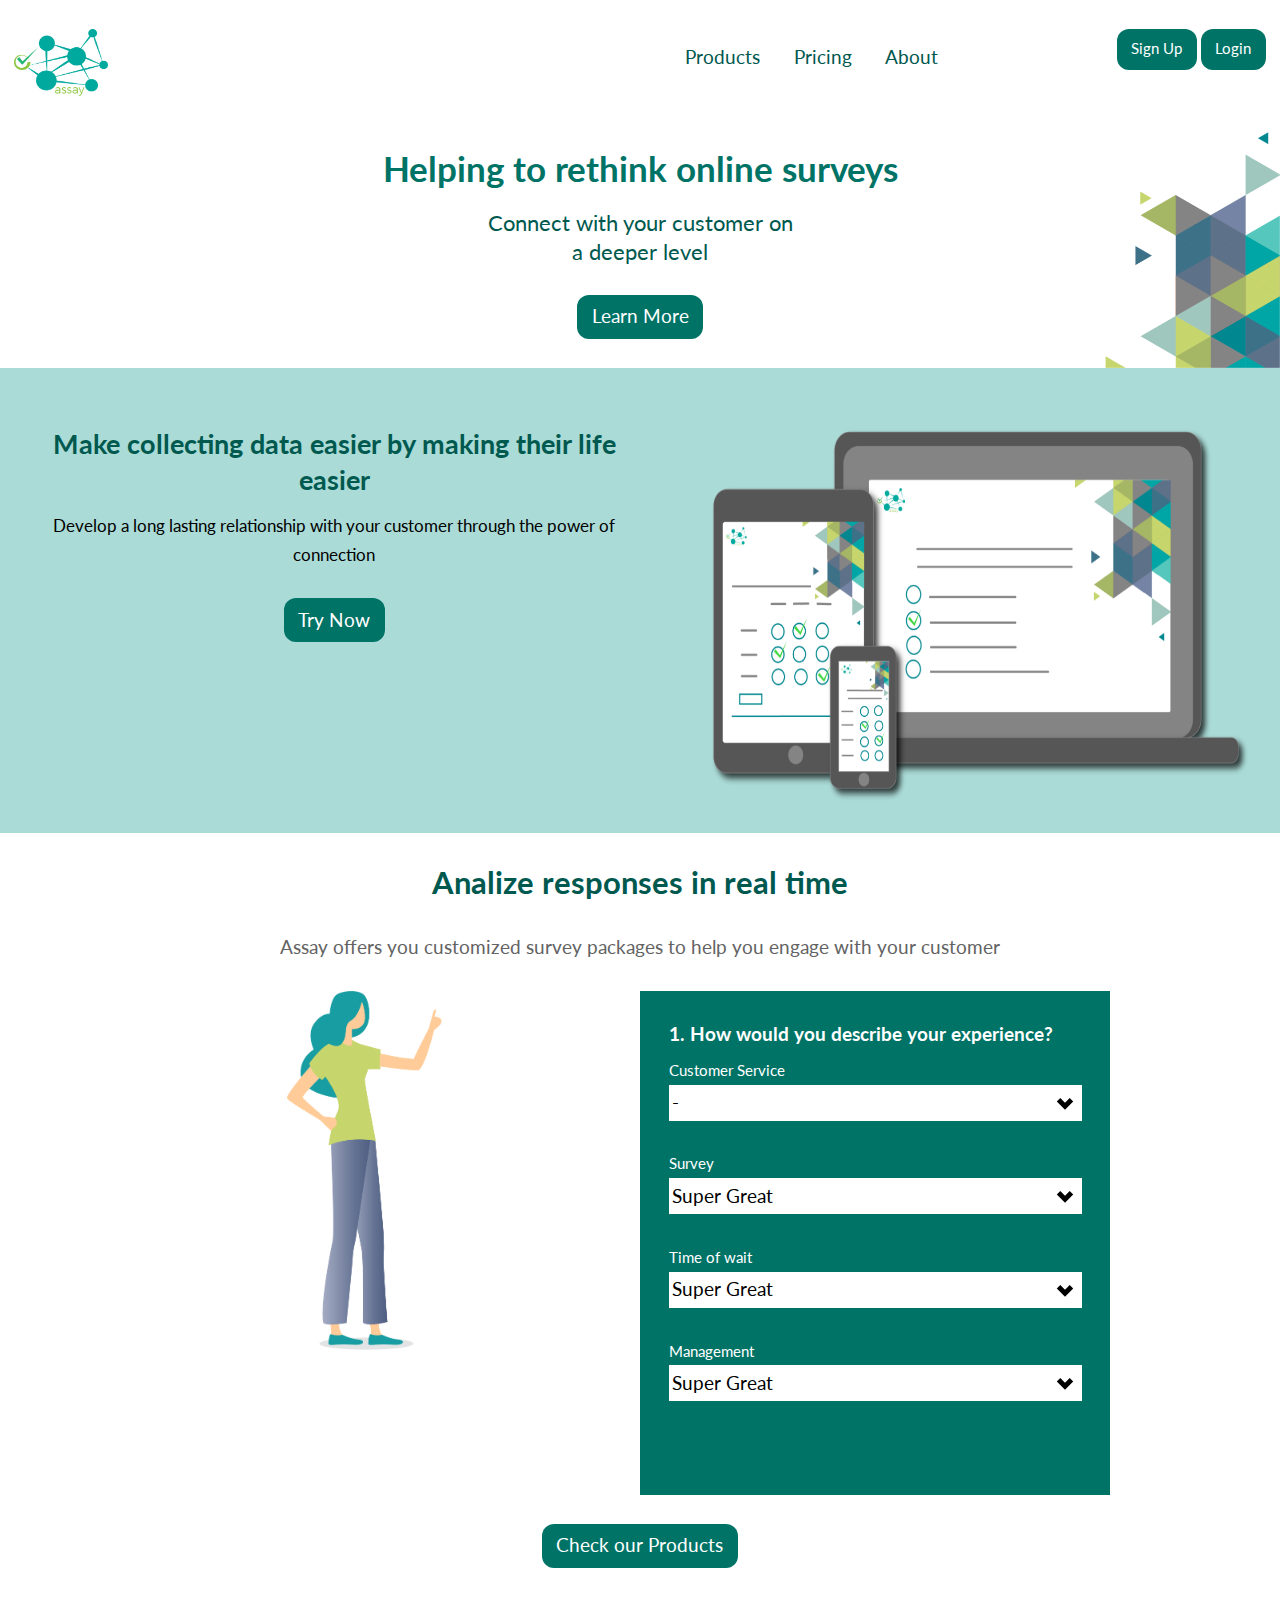
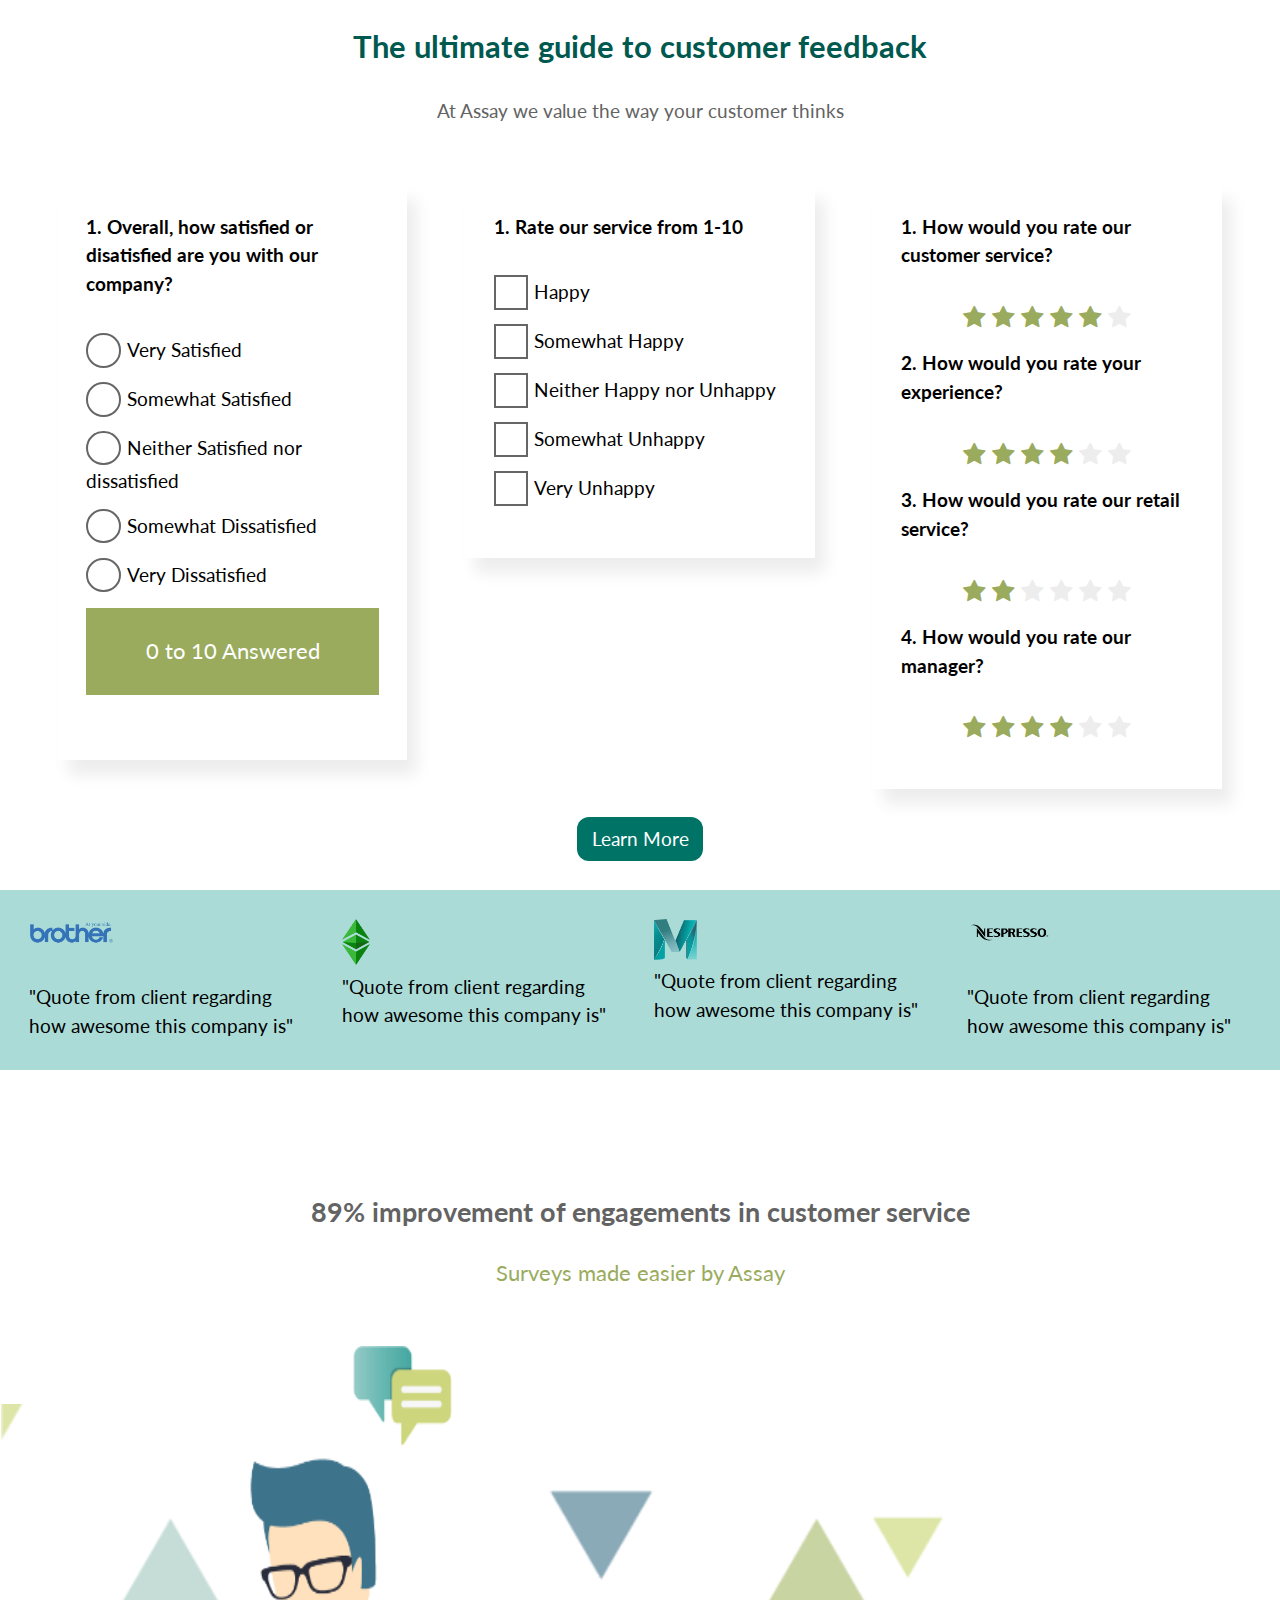
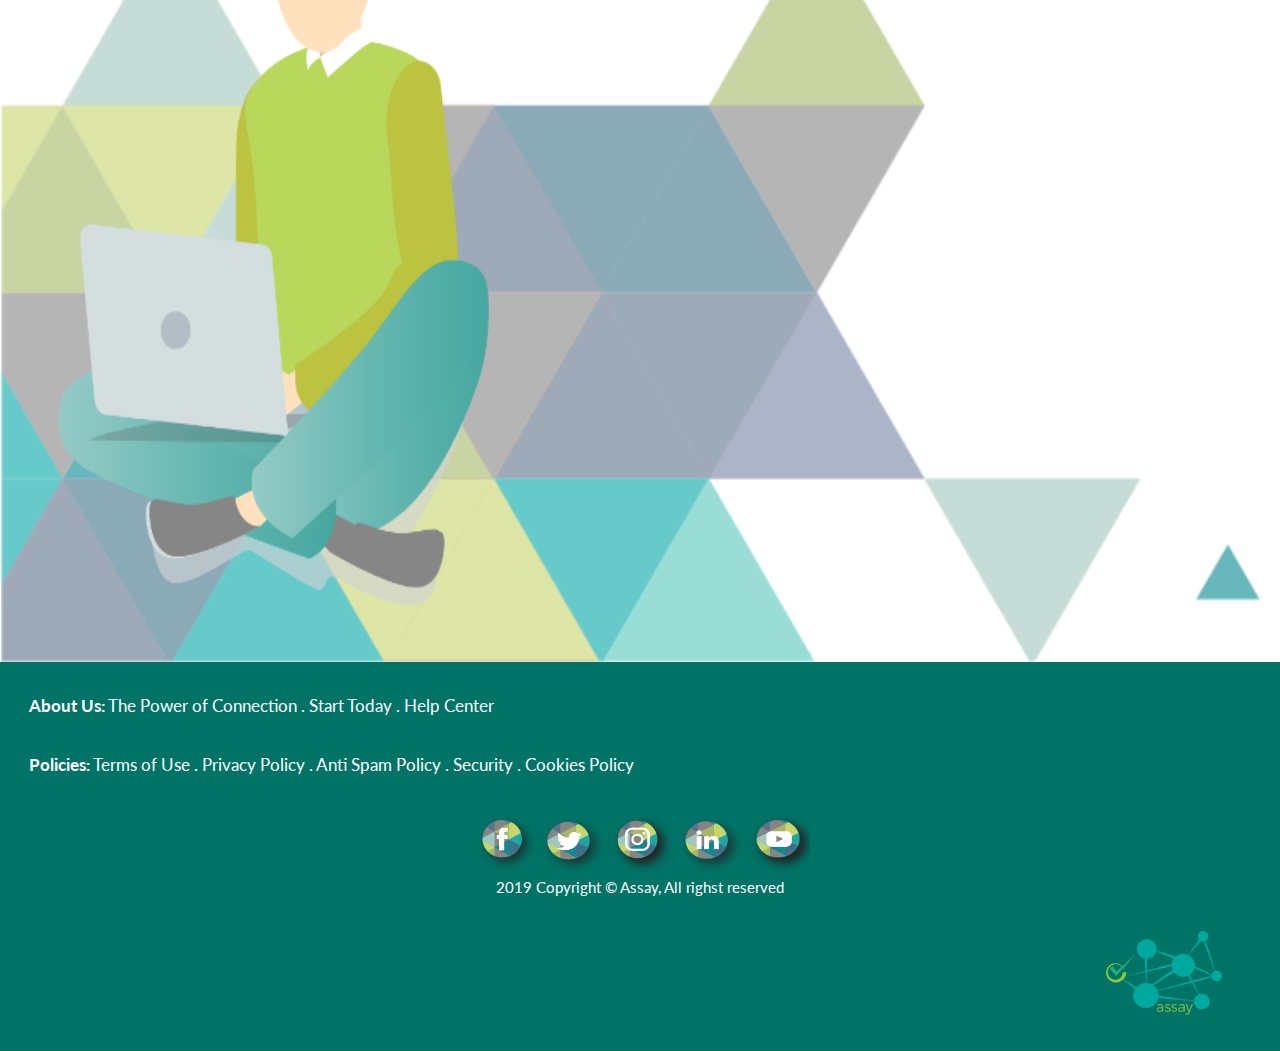
==== index.html @ a8982ebe "Align indentation in index" ====
<!DOCTYPE html>
<html lang="en-ca">
<head>
  <meta charset="utf-8">
  <title>SaaS Website Nadia Index</title>
  <link href="css/modules.css" rel="stylesheet">
  <link href="css/grid.css" rel="stylesheet">
  <link href="css/type.css" rel="stylesheet">
  <link href="css/main.css" rel="stylesheet">
  <meta name="viewport" content="width=device-width,initial-scale=1">
  <link href="https://fonts.googleapis.com/css?family=Lato:400,700|Montserrat:400,500" rel="stylesheet">
  <link rel="stylesheet" href="https://cdnjs.cloudflare.com/ajax/libs/font-awesome/4.7.0/css/font-awesome.min.css">
</head>
<body>
  <ul class="skip-links">
    <li><a href="#main">Jump to main content</a></li>
    <li><a href="#nav">Jump to navigation</a></li>
  </ul>
  <header class="pad-t" role="banner">
    <nav class="gutter-1-2" role="navigation" id="nav" tabindex="0">
      <div class="grid">
        <div class="unit xs-1-2 s-1-2 m-1-4 l-1-4 xl-1-4 text-left">
          <a href="index.html">
            <img class="logo" src="images/logo.png" alt="" aria-details="logo-of-the-company-assay">
          </a>
        </div>
        <div class="unit xs-1 s-1-2 m-2-4 l-2-4 xl-2-4">
          <ol class="nav list-group-inline text-right">
            <li><a class="ib gutter-1-2 pad-t-1-2 pad-b-1-2" href="products.html">Products</a></li>
            <li><a class="ib gutter-1-2 pad-t-1-2 pad-b-1-2" href="pricing.html">Pricing</a></li>
            <li><a class="ib gutter-1-2 pad-t-1-2 pad-b-1-2" href="tour.html">About</a></li>
          </ol>
        </div>
        <div class="unit xs-1-2 s-1 m-1-4 l-1-4 xl-1-4 micro text-right">
          <ol class="nav list-group-inline">
            <li><a class="ib gutter-1-2 btn" href="sign-up.html">Sign Up</a></li>
            <li><a class="ib gutter-1-2 btn" href="login.html">Login</a></li>
          </ol>
        </div>
      </div>
    </nav>
    <div class="text-center pad-b pad-t relative image-right">
      <h1 class="push-1-2">Helping to rethink online surveys</h1>
      <h2 class="mega not-bold">Connect with your customer on<br>a deeper level</h2>
      <a href="tour.html">
        <p class="btn">Learn More</p>
      </a>
    </div>
  </header>
  <main role="main" id="main" tabindex="0">
    <section class="grid collecting island text-center">
      <div class="unit xs-1 s-1 m-1-2 l-1-2 xl-1-2">
        <h3 class="push-1-2 pad-t">Make collecting data easier by making their life easier</h3>
        <p class="milli">Develop a long lasting relationship with your customer through the power of connection</p>
        <a href="sign-up.html">
          <p class="btn push">Try Now</p>
        </a>
      </div>
      <div class="unit xs-1 s-1 m-1-2 l-1-2 xl-1-2">
        <div class="embed embed-3by2">
          <img class="embed-item media pad-t" src="images/devices-with-survey.png" alt="" aria-details="computer-with-survey">
        </div>
      </div>
    </section>
    <div class="island text-center wrapper">
      <h2 class="bold">Analize responses in real time</h2>
      <p class="gray">Assay offers you customized survey packages to help you engage with your customer</p>
      <div class="grid text-center push">
        <div class="unit xs-1 s-1-2 m-1-2 l-1-2 xl-1-2">
          <img class="girl push-left" src="images/girl-selecting.png" alt="" role="presentation">
        </div>

        <form class="unit xs-1 s-1-2 m-1-2 l-1-2 xl-1-2 select-form gutter island text-left push-left" method="POST" action="https://formspree.io/nadia.otake@gmail.com" role="search">
          <fieldset>
            <legend class="white">1. How would you describe your experience?</legend>
            <div>
              <label class="micro white" for="service">Customer Service</label>
              <select class="push" id="service" name="service" required>
                <option value="">-</option>
                <option>Super Great</option>
                <option>Great</option>
                <option>Not so great</option>
                <option>Awful</option>
              </select>
              <label class="micro white" for="survey">Survey</label>
              <select class="push" id="survey" name="survey">
                <option>Super Great</option>
                <option>Great</option>
                <option>Not so great</option>
                <option>Awful</option>
              </select>
              <label class="micro white" for="wait">Time of wait</label>
              <select class="push" id="wait" name="wait">
                <option>Super Great</option>
                <option>Great</option>
                <option>Not so great</option>
                <option>Awful</option>
              </select>
              <label class="micro white" for="management">Management</label>
              <select class="push" id="management" name="management">
                <option>Super Great</option>
                <option>Great</option>
                <option>Not so great</option>
                <option>Awful</option>
              </select>
            </div>
          </fieldset>
        </form>
      </div>
      <img class="unit xs-1 s-1-2 m-1-3 l-1-3 xl-1-3 text-right hidden pie push" src="images/pie-chart.png" alt="" role="presentation">
      <a href="products.html">
        <p class="btn">Check our Products</p>
      </a>
    </div>
    <div class="island text-center">
      <h2>The ultimate guide to customer feedback</h2>
      <p class="gray">At Assay we value the way your customer thinks</p>
      <div class="grid text-center">
        <div class="unit xs-1 s-1 m-1-3 l-1-3 xl-1-3 gutter text-left push pad-t">
          <div class=" island form">
            <fieldset class="push-0">
              <legend class="push">1. Overall, how satisfied or disatisfied are you with our company?</legend>

              <input id="very" type="radio" name="satisfaction">
              <label class="push-1-2" for="very">Very Satisfied</label>
              <div class="block">
                <input id="somewhat" type="radio" name="satisfaction">
                <label class="push-1-2" for="somewhat">Somewhat Satisfied</label>
              </div>
              <div class="block">
                <input id="neither" type="radio" name="satisfaction">
                <label class="push-1-2" for="neither">Neither Satisfied nor dissatisfied</label>
              </div>
              <div class="block">
                <input id="disatisfied" type="radio" name="satisfaction">
                <label class="push-1-2" for="disatisfied">Somewhat Dissatisfied</label>
              </div>
              <div class="block">
                <input id="very-dissatisfied" type="radio" name="satisfaction">
                <label class="push-1-2" for="very-dissatisfied">Very Dissatisfied</label>
              </div>
              <p class="responses pad-t pad-b text-center white mega">0 to 10 Answered</p>
            </fieldset>
          </div>
        </div>
        <div class="unit xs-1 s-1 m-1-3 l-1-3 xl-1-3 gutter text-left push pad-t">
          <div class="island form">
            <fieldset class="push-0">
              <legend class="push">1. Rate our service from 1-10</legend>
              <div class="block">
                <input id="happy" type="checkbox" name="ratings">
                <label class="push-1-2" for="happy">Happy</label>
              </div>
              <div class="block">
                <input id="somewhat-happy" type="checkbox" name="ratings">
                <label class="push-1-2" for="somewhat-happy">Somewhat Happy</label>
              </div>
              <div class="block">
                <input id="neither-h-or-u" type="checkbox" name="ratings">
                <label class="push-1-2" for="neither-h-or-u">Neither Happy nor Unhappy</label>
              </div>
              <div class="block">
                <input id="unhappy" type="checkbox" name="ratings">
                <label class="push-1-2" for="unhappy">Somewhat Unhappy</label>
              </div>
              <div class="block">
                <input id="very-unhappy" type="checkbox" name="ratings">
                <label class="push-1-2" for="very-unhappy">Very Unhappy</label>
              </div>
            </fieldset>
          </div>
        </div>
        <div class="unit xs-1 s-1 m-1-3 l-1-3 xl-1-3 star gutter pad-t push text-left">
          <div class="form island">
            <div class="push-1-2">
              <p class="bold">1. How would you rate our customer service?</p>
              <div class="giga text-center">
                <span class="fa fa-star checked"></span>
                <span class="fa fa-star checked"></span>
                <span class="fa fa-star checked"></span>
                <span class="fa fa-star checked"></span>
                <span class="fa fa-star checked"></span>
                <span class="fa fa-star star-line"></span>
              </div>
            </div>
            <div class="push-1-2">
              <p class="bold">2. How would you rate your experience?</p>
              <div class="giga text-center">
                <span class="fa fa-star checked"></span>
                <span class="fa fa-star checked"></span>
                <span class="fa fa-star checked"></span>
                <span class="fa fa-star checked"></span>
                <span class="fa fa-star star-line"></span>
                <span class="fa fa-star star-line"></span>
              </div>
            </div>
            <div class="push-1-2">
              <p class="bold">3. How would you rate our retail service?</p>
              <div class="giga text-center">
                <span class="fa fa-star checked"></span>
                <span class="fa fa-star checked"></span>
                <span class="fa fa-star star-line"></span>
                <span class="fa fa-star star-line"></span>
                <span class="fa fa-star star-line"></span>
                <span class="fa fa-star star-line"></span>
              </div>
            </div>
            <div class="push-1-2">
              <p class="bold">4. How would you rate our manager?</p>
              <div class="giga text-center">
                <span class="fa fa-star checked"></span>
                <span class="fa fa-star checked"></span>
                <span class="fa fa-star checked"></span>
                <span class="fa fa-star checked"></span>
                <span class="fa fa-star star-line"></span>
                <span class="fa fa-star star-line"></span>
              </div>
            </div>
          </div>
        </div>
      </div>
      <a href="pricing.html">
        <p class="btn">Learn More</p>
      </a>
    </div>
    <div class="grid testimonies gutter-1-2">
      <div class="unit xs-1 s-1 m-1-4 l-1-4 xl-1-4 gutter-1-2">
        <img class="testimonials embed" src="images/brother-24834.png" alt="" aria-details="brother-logo">
        <p>"Quote from client regarding how awesome this company is"</p>
      </div>
      <div class="unit xs-1 s-1 m-1-4 l-1-4 xl-1-4 gutter-1-2 pad-t">
        <img class="testimonials testimonial-2" src="images/ethereum-classic-1.png" alt="" aria-details="etherum-logo">
        <p>"Quote from client regarding how awesome this company is"</p>
      </div>
      <div class="unit xs-1 s-1 m-1-4 l-1-4 xl-1-4 gutter-1-2 pad-t">
        <img class="testimonials maya" src="images/maya-2017.png" alt="" aria-details="maya-logo">
        <p>"Quote from client regarding how awesome this company is"</p>
      </div>
      <div class="unit xs-1 s-1 m-1-4 l-1-4 xl-1-4 gutter-1-2">
        <img class="testimonials" src="images/nespresso-1.png" alt="" aria-details="nespresso-logo">
        <p>"Quote from client regarding how awesome this company is"</p>
      </div>
    </div>
    <div class="text-center relative gutter image-left island background-bottom">
      <p class="percentage relative pad-t tera percent bold gray">89% improvement of engagements in customer service</p>
      <p class="assay mega">Surveys made easier by Assay</p>
      <div class="embed embed-4by3">
        <img class="guy embed-item island" src="images/guy-in-computer.png" alt="" role="presentation">
      </div>
    </div>
  </main>
  <footer class="island text-left" role="contentinfo">
    <p class="white"><small><b>About Us:</b> The Power of Connection . Start Today . Help Center</small></p>
    <p class="white"><small><b>Policies:</b> Terms of Use . Privacy Policy . Anti Spam Policy . Security . Cookies Policy</small></p>
    <div class="text-center">
      <ul class="social-media list-group list-group-inline inline embed embed-3by4">
        <li>
          <i class="icon i-64" tabindex="0">
            <a href="#facebook"><img src="images/social-media-icon-facebook.png" alt="" aria-details="facebook-logo"></a>
          </i>
        </li>
        <li>
          <i class="icon i-64" tabindex="0">
            <a href="#twiter"><img src="images/social-media-icon-twitter.png" alt="" aria-details="twitter-logo"></a>
          </i>
        </li>
        <li>
          <i class="icon i-64" tabindex="0">
            <a href="#instagram"><img src="images/social-media-icon-instagram.png" alt="" aria-details="instagram-logo"></a>
          </i>
        </li>
        <li>
          <i class="icon i-64" tabindex="0">
            <a href="#linkedin"><img src="images/social-media-icon-linkedin.png" alt="" aria-details="linkedin-logo"></a>
          </i>
        </li>
        <li>
          <i class="icon i-64" tabindex="0">
            <a href="#youtube"><img src="images/social-media-icon-youtube.png" alt="" aria-details="youtube-logo"></a>
          </i>
        </li>
      </ul>
      <p><small class="text-center micro white">2019 Copyright © Assay, All righst reserved</small></p>
    </div>
    <div class="text-right gutter">
      <img class="logo-bottom text-right" src="images/logo.png" alt="" role="presentation">
    </div>
  </footer>
</body>
</html>
---- css/modules.css ----
/*
 * Modulifier || Code released under the UNLICENSE
 * Code under other copyrights & licenses listed below.
 * https://modulifier.web-dev.tools/#responsive;images;list-group;embed;media-object;icons;hidden;positioning;nice-lists;forms;buttons;accessibility;print
 */

@-moz-viewport { width: device-width; scale: 1; }
@-ms-viewport { width: device-width; scale: 1; }
@-o-viewport { width: device-width; scale: 1; }
@-webkit-viewport { width: device-width; scale: 1; }
@viewport { width: device-width; scale: 1; }

html {
  box-sizing: border-box;
  -moz-text-size-adjust: 100%;
  -ms-text-size-adjust: 100%;
  -webkit-text-size-adjust: 100%;
  text-size-adjust: 100%;
}

*, *::before, *::after {
  box-sizing: inherit;
}

body {
  margin: 0;
}

article,
aside,
details,
figcaption,
figure,
footer,
header,
main,
menu,
nav,
section,
summary {
  display: block;
}

audio,
canvas,
progress,
video {
  display: inline-block;
  vertical-align: baseline;
}

template {
  display: none;
}

details {
  cursor: pointer;
}

audio:not([controls]) {
  display: none;
  height: 0;
}

a,
area,
button,
input,
label,
select,
textarea,
[tabindex] {
  -ms-touch-action: manipulation;
  touch-action: manipulation;
}

img {
  border: 0;
}

.img-flex,
.img-flex img {
  display: block;
  width: 100%;
}

svg {
  fill: currentColor;
}

svg:not(:root) {
  overflow: hidden;
}

svg.img-flex {
  width: 100%;
  height: 100%;
}

.image-replacement, .ir {
  overflow: hidden;
  direction: ltr;
  text-align: left;
  text-indent: 100%;
  white-space: nowrap;
}

.list-group, .list-group-inline, .list-group--inline {
  padding-left: 0;
  list-style-type: none;
}

.list-group > dd {
  margin-left: 0;
}

.list-group-inline::before,
.list-group-inline::after,
.list-group--inline::before,
.list-group--inline::after {
  content: "";
  display: table;
}

.list-group-inline::after,
.list-group--inline::after {
  clear: both;
}

.list-group-inline > li,
.list-group--inline > li {
  display: inline-block;
}

.list-group-inline > dt,
.list-group--inline > dt {
  clear: left;
  float: left;
  width: 11em;
}

.list-group-inline > dd,
.list-group--inline > dd {
  float: left;
  min-width: 12em;
}

.embed {
  margin-left: 0;
  margin-right: 0;
  overflow: hidden;
  position: relative;
  width: 100%;
}

.embed-1by1, .embed--1by1 {
  padding-top: 100%; /* Square */
}

.embed-4by3, .embed--4by3 {
  padding-top: 75%; /* Traditional TV/computer screens */
}

.embed-iso216, .embed--iso216 {
  padding-top: 70.92%; /* A-standard paper sizes */
}

.embed-3by2, .embed--3by2 {
  padding-top: 66.6%; /* Classic 35 mm film & most digital photos, landscape */
}

.embed-2by3, .embed--2by3 {
  padding-top: 150%; /* Classic 35 mm film & most digital photos, portrait */
}

.embed-golden, .embed--golden {
  padding-top: 61.8%; /* The Golden Ratio */
}

.embed-16by9, .embed--16by9 {
  padding-top: 56.25%; /* HD TV */
}

.embed-185by100, .embed--185by100 {
  padding-top: 54.05%; /* Common widescreen cinema */
}

.embed-24by10, .embed--24by10 {
  padding-top: 41.667%; /* Widescreen cinema: 2.4:1 */
}

.embed-3by1, .embed--3by1 {
  padding-top: 33.3333%; /* Panorama photos */
}

.embed-4by1, .embed--4by1 {
  padding-top: 25%; /* Polyvision */
}

.embed-5by1, .embed--5by1 {
  padding-top: 20%; /* Really wide... */
}

.embed-item, .embed__item {
  min-height: 100%;
  left: 0;
  position: absolute;
  top: 0;
  width: 100%;
}

.media {
  overflow: hidden;
}

.media-img, .media__img {
  float: left;
}

.media-img-reversed, .media__img--reversed {
  float: right;
}

.media-img-stacked, .media__img--stacked {
  float: none;
}

.media-body, .media__body {
  overflow: hidden;
  min-width: 12em; /* Slightly less than 200px, responsiveness built in */
}

.icon {
  display: inline-block;
  position: relative;
  background: transparent none no-repeat center center;
  background-size: contain;
  vertical-align: middle;
}

.i-16, .i--16 {
  height: 16px;
  width: 16px;
}

.i-18, .i--18 {
  height: 18px;
  width: 18px;
}

.i-20, .i--20 {
  height: 20px;
  width: 20px;
}

.i-24, .i--24 {
  height: 24px;
  width: 24px;
}

.i-32, .i--32 {
  height: 32px;
  width: 32px;
}

.i-48, .i--48 {
  height: 48px;
  width: 48px;
}

.i-64, .i--64 {
  height: 64px;
  width: 64px;
}

.i-96, .i--96 {
  height: 96px;
  width: 96px;
}

.i-128, .i--128 {
  height: 128px;
  width: 128px;
}

.i-192, .i--192 {
  height: 192px;
  width: 192px;
}

.i-256, .i--256 {
  height: 256px;
  width: 256px;
}

.icon img,
.icon svg {
  left: 0;
  height: 100%;
  position: absolute;
  top: 0;
  width: 100%;
  fill: currentColor;
}

.icon-label {
  vertical-align: middle;
}

.icon-link,
.icon-link:focus,
.icon-link:hover {
  text-decoration: none;
}

[hidden], .hidden {
  /* stylelint-disable declaration-no-important */
  display: none !important;
  visibility: hidden !important;
  /* stylelint-enable */
}

.visually-hidden {
  height: 1px;
  margin: -1px;
  overflow: hidden;
  padding: 0;
  position: absolute;
  width: 1px;
  border: 0;
  clip: rect(0 0 0 0);
  clip-path: inset(50%);
}

.visually-hidden.focusable:active, .visually-hidden.focusable:focus {
  height: auto;
  margin: 0;
  overflow: visible;
  position: static;
  width: auto;
  clip: auto;
  clip-path: none;
}

.invisible {
  visibility: hidden;
}

.chop,
.crop {
  overflow: hidden;
}

.truncate {
  max-width: 100%;
  overflow: hidden;
  width: 100%;
  text-overflow: ellipsis;
  white-space: nowrap;
}

.scrollable {
  max-width: 100%;
  overflow-x: auto;
  overflow-y: hidden;
  -webkit-overflow-scrolling: touch;
}

.flex-row {
  display: -webkit-flex;
  display: -ms-flexbox;
  display: flex;
}

.flex-justify {
  -webkit-justify-content: space-between;
  -ms-flex-pack: space-between;
  justify-content: space-between;
}

.flex-align-center {
  -webkit-align-items: center;
  -ms-flex-align: center;
  align-items: center;
}

.center-text,
.center-flow {
  text-align: center;
}

.center-block {
  margin-left: auto;
  margin-right: auto;
}

.no-auto-margins,
.not-centered {
  /* stylelint-disable declaration-no-important */
  margin-left: 0 !important;
  margin-right: 0 !important;
  /* stylelint-enable */
}

.center-content,
.center-content-vertical,
.center-contents,
.center-contents-vertical {
  display: -webkit-flex;
  display: -ms-flexbox;
  display: flex;
  -webkit-justify-content: center;
  -ms-flex-pack: center;
  justify-content: center;
  -webkit-align-items: center;
  -ms-flex-align: center;
  align-items: center;
  -webkit-align-content: center;
  -ms-flex-line-pack: center;
  align-content: center;
  -webkit-flex-direction: column wrap;
  -ms-flex-direction: column wrap;
  flex-flow: column wrap;
}

.center-content-start,
.center-content-vertical-start,
.center-contents-start,
.center-contents-vertical-start {
  display: -webkit-flex;
  display: -ms-flexbox;
  display: flex;
  -webkit-justify-content: center;
  -ms-flex-pack: center;
  justify-content: center;
  -webkit-flex-direction: column wrap;
  -ms-flex-direction: column wrap;
  flex-flow: column wrap;
}

.center-content-horizontal,
.center-contents-horizontal {
  display: -webkit-flex;
  display: -ms-flexbox;
  display: flex;
  -webkit-justify-content: center;
  -ms-flex-pack: center;
  justify-content: center;
  -webkit-align-items: center;
  -ms-flex-align: center;
  align-items: center;
  -webkit-align-content: center;
  -ms-flex-line-pack: center;
  align-content: center;
  -webkit-flex-direction: row wrap;
  -ms-flex-direction: row wrap;
  flex-flow: row wrap;
}

.clearfix::after {
  content: " ";
  display: block;
  clear: both;
}

.left {
  float: left;
}

.right {
  float: right;
}

.inline {
  display: inline;
}

.block {
  display: block;
}

.inline-block, .ib {
  display: inline-block;
}

.valign-top {
  vertical-align: top;
}

.valign-bottom {
  vertical-align: bottom;
}

.valign-middle {
  vertical-align: middle;
}

.fixed {
  position: fixed;
}

.relative {
  position: relative;
}

[class*="pin-"],
.absolute {
  position: absolute;
}

.static {
  position: static;
}

.zindex-1 {
  z-index: 1;
}

.zindex-2 {
  z-index: 2;
}

.zindex-3 {
  z-index: 3;
}

.zindex-1000 {
  z-index: 1000;
}

.pin-top-left,
.pin-left-top,
.pin-tl,
.pin-lt {
  top: 0;
  left: 0;
}

.pin-top-right,
.pin-right-top,
.pin-tr,
.pin-rt {
  top: 0;
  right: 0;
}

.pin-bottom-left,
.pin-left-bottom,
.pin-bl,
.pin-lb {
  bottom: 0;
  left: 0;
}

.pin-bottom-right,
.pin-right-bottom,
.pin-br,
.pin-rb {
  bottom: 0;
  right: 0;
}

.pin-top-center,
.pin-center-top,
.pin-tc,
.pin-ct {
  left: 50%;
  top: 0;
  transform: translateX(-50%);
}

.pin-bottom-center,
.pin-center-bottom,
.pin-bc,
.pin-cb {
  bottom: 0;
  left: 50%;
  transform: translateX(-50%);
}

.pin-center-left,
.pin-left-center,
.pin-cl,
.pin-lc {
  left: 0;
  top: 50%;
  transform: translateY(-50%);
}

.pin-center-right,
.pin-right-center,
.pin-cr,
.pin-rc {
  right: 0;
  top: 50%;
  transform: translateY(-50%);
}

.pin-center, .pin-c {
  left: 50%;
  top: 50%;
  transform: translate(-50%, -50%);
}

.width-quarter, .w-1-4 {
  width: 25%;
}

.width-half, .w-1-2 {
  width: 50%;
}

.width-full, .w-1 {
  width: 100%;
}

.height-quarter, .h-1-4 {
  height: 25%;
}

.height-half, .h-1-2 {
  height: 50%;
}

.height-full, .h-1 {
  height: 100%;
}

.height-win-quarter, .h-w-1-4 {
  height: 25vh;
  max-height: 46em;
}

.height-win-half, .h-w-1-2 {
  height: 50vh;
  max-height: 46em;
}

.height-win-full, .h-w-1 {
  height: 100vh;
  max-height: 46em;
}

ul {
  list-style-type: none;
}

ul > li::before {
  content: "·";
  float: left;
  margin-left: -1.6em;
  width: 1.3em;
  text-align: right;
}

ol {
  counter-reset: ol-simple-numbers;
  list-style-type: none;
}

ol > li::before {
  float: left;
  margin-left: -1.6em;
  width: 1.3em;
  counter-increment: ol-simple-numbers;
  content: counter(ol-simple-numbers);
  text-align: right;
}

.list-group > li::before,
.list-group-inline > li::before,
.list-group--inline > li::before {
  content: none;
}

/* stylelint-disable no-descending-specificity */

/*
 * (c) Nicolas Gallagher and Jonathan Neal of Normalize.css || MIT License
 *     https://necolas.github.io/normalize.css/
 */

button,
input,
optgroup,
select,
textarea {
  color: inherit;
  font: inherit;
  margin: 0;
}

button,
input {
  overflow: visible;
}

button,
select {
  text-transform: none;
}

button,
html [type="button"],
[type="reset"],
[type="submit"] {
  -webkit-appearance: button;
  cursor: pointer;
}

button[disabled],
html input[disabled] {
  cursor: default;
}

button::-moz-focus-inner,
input::-moz-focus-inner {
  border: 0;
  padding: 0;
}

[type="checkbox"],
[type="radio"] {
  opacity: 0;
  position: absolute;
  height: 1px;
  width: 1px;
}

[type="number"]::-webkit-inner-spin-button,
[type="number"]::-webkit-outer-spin-button {
  height: auto;
}

[type="search"]::-webkit-search-cancel-button,
[type="search"]::-webkit-search-decoration {
  -webkit-appearance: none;
}

fieldset {
  padding-left: 0;
  padding-right: 0;

  border: 0;
  border-top: 2px solid #666;
}

legend {
  color: inherit;
  display: table;
  max-width: 100%;
  padding: 0 .3em 0 0;
  white-space: normal;

  border: 0;

  font-weight: bold;
}

optgroup {
  font-weight: bold;
}

::-webkit-input-placeholder {
  color: inherit;
  opacity: .54;
}

::-webkit-file-upload-button {
  -webkit-appearance: button;
  font: inherit;
}

/* End Normalize.css code */

label,
.label-block {
  display: block;
  cursor: pointer;
}

[type="checkbox"] + label,
[type="radio"] + label,
.label-inline {
  display: inline-block;
}

input:not([type]),
[type="text"],
[type="number"],
[type="search"],
[type="url"],
[type="email"],
[type="password"],
[type="tel"],
[type="datetime-local"],
[type="month"],
[type="week"],
[type="date"],
[type="time"],
[type="range"],
select,
textarea {
  -moz-appearance: none;
  -webkit-appearance: none;
  appearance: none;
}

input,
textarea {
  display: block;
  width: 100%;

  background-color: #fff;
  border: 2px solid #666;
  border-radius: 0;
}

label {
  vertical-align: middle;
}

textarea {
  max-width: 100%;
  min-height: 4em;
  overflow: auto;
}

[type="color"] {
  display: inline-block;
  width: 2em;
}

select {
  display: block;
  width: 100%;

  background-image: url("data:image/svg+xml,%3Csvg xmlns='http://www.w3.org/2000/svg' width='256' height='256' viewBox='0 0 256 256'%3E%3Cpath fill='none' stroke='%23000' stroke-miterlimit='10' stroke-width='70' d='M36.3 82.1l91.9 91.8 91.5-91.8'/%3E%3C/svg%3E");
  background-repeat: no-repeat;
  background-position: calc(100% - .4em) center;
  background-size: 18px auto;
  background-color: #fff;
  border: 2px solid #666;
  border-radius: 0;
}

[type="checkbox"] + label::before {
  content: " ";
  display: inline-block;
  height: 1.8em;
  margin-right: .3em;
  position: relative;
  vertical-align: middle;
  top: -.1em;
  width: 1.8em;

  background-color: #fff;
  background-size: cover;
  border: 2px solid #666;

  line-height: inherit;
}

[type="checkbox"]:checked + label::before {
  background-image: url("data:image/svg+xml,%3Csvg xmlns='http://www.w3.org/2000/svg' width='256' height='256' viewBox='0 0 256 256'%3E%3Cpath fill='none' stroke='%23000' stroke-miterlimit='10' stroke-width='50' d='M49.9 130.1l50.8 50.7L206.1 75.2'/%3E%3C/svg%3E");
}

[type="checkbox"]:focus + label::before {
  outline: 3px solid #000;
  z-index: 1000;
}

[type="radio"] + label::before {
  content: " ";
  display: inline-block;
  height: 1.8em;
  margin-right: .3em;
  position: relative;
  vertical-align: middle;
  top: -.1em;
  width: 1.8em;

  background-color: #fff;
  background-size: cover;
  border: 2px solid #666;
  border-radius: 50%;

  line-height: inherit;
}

[type="radio"]:checked + label::before {
  background-image: url("data:image/svg+xml,%3Csvg xmlns='http://www.w3.org/2000/svg' width='256' height='256' viewBox='0 0 256 256'%3E%3Ccircle cx='128' cy='128' r='70.4'/%3E%3C/svg%3E");
}

[type="radio"]:focus + label::before,
[type="radio"] + label:focus::before {
  box-shadow: 0 0 0 3px #000;
  z-index: 1000;
}

[type="range"] {
  border: 0;
  background-color: #fff;
}

[type="range"]::-webkit-slider-runnable-track {
  height: 6px;

  -webkit-appearance: none;
  appearance: none;
  background-color: #ccc;
  border: 0;
  border-radius: 3px;
}

[type="range"]:active::-webkit-slider-runnable-track {
  background-color: #ccc;
}

[type="range"]::-moz-range-track {
  height: 6px;

  -moz-appearance: none;
  appearance: none;
  background-color: #ccc;
  border: 0;
  border-radius: 3px;
}

[type="range"]:active::-moz-range-track {
  background-color: #ccc;
}

[type="range"]::-ms-track {
  height: 6px;

  -ms-appearance: none;
  appearance: none;
  background-color: #ccc;
  border: 0;
  border-radius: 3px;
}

[type="range"]:active::-ms-track {
  background-color: #ccc;
}

[type="range"]::-webkit-slider-thumb {
  margin-top: -4px;
  height: 16px;
  width: 16px;

  -webkit-appearance: none;
  appearance: none;
  background-color: #000;
  border: none;
  border-radius: 50%;
}

[type="range"]:hover::-webkit-slider-thumb {
  background-color: #000;
}

[type="range"]:active::-webkit-slider-thumb {
  background-color: #000;
}

[type="range"]::-moz-range-thumb {
  margin-top: -4px;
  height: 16px;
  width: 16px;

  -webkit-appearance: none;
  appearance: none;
  background-color: #000;
  border: none;
  border-radius: 50%;
}

[type="range"]:hover::-moz-range-thumb {
  background-color: #000;
}

[type="range"]:active::-moz-range-thumb {
  background-color: #000;
}

[type="range"]::-ms-thumb {
  margin-top: -4px;
  height: 16px;
  width: 16px;

  -webkit-appearance: none;
  appearance: none;
  background-color: #000;
  border: none;
  border-radius: 50%;
}

[type="range"]:hover::-ms-thumb {
  background-color: #000;
}

[type="range"]:active::-ms-thumb {
  background-color: #000;
}

[type="checkbox"].hide-custom-input + label::before,
[type="checkbox"] + .hide-custom-input::before,
[type="radio"].hide-custom-input + label::before,
[type="radio"] + .hide-custom-input::before {
  content: none;
  display: none;
}

/* stylelint-enable */

.link-box {
  display: block;
  text-decoration: none;
}

/* stylelint-disable no-descending-specificity */

button,
.btn {
  cursor: pointer;
  display: inline-block;
  margin: 0;
  overflow: visible;
  padding: .375em .75em .42em;
  -webkit-appearance: none;
  -moz-appearance: none;
  appearance: none;
  background-color: #333;
  border-radius: 4px;
  border: 3px solid #333;
  color: #fff;
  font: inherit;
  text-decoration: none;
  text-transform: none;
}

button::-moz-focus-inner {
  border: 0;
  padding: 0;
}

/* stylelint-enable */

button:focus,
button:hover,
.btn:focus,
.btn:hover {
  background-color: #000;
  border-color: #000;
  color: #fff;
}

button[disabled] {
  cursor: default;
}

.btn-light, .btn--light {
  background-color: #e2e2e2;
  border-color: #e2e2e2;
  color: #000;
}

.btn-light:focus,
.btn-light:hover,
.btn--light:focus,
.btn--light:hover {
  background-color: #666;
  border-color: #666;
  color: #fff;
}

.btn-ghost,
.btn--ghost {
  background-color: transparent;
  border-color: #333;
  color: #000;
}

.btn-ghost:focus,
.btn-ghost:hover,
.btn--ghost:focus,
.btn--ghost:hover {
  background-color: #e2e2e2;
  border-color: #000;
  color: #000;
}

.btn-link {
  display: inline;
  padding: 0;
  background-color: transparent;
  border-radius: 0;
  border: 0;
  color: inherit;
}

.btn-link:focus,
.btn-link:hover {
  background-color: transparent;
  color: inherit;
}

a:hover, a:active {
  outline: none;
}

a:focus,
[tabindex="0"]:focus,
details:focus,
summary:focus,
input:focus,
textarea:focus,
button:focus,
select:focus {
  outline: 3px solid #000;
  outline-offset: 0;
}

a:focus, [tabindex="0"]:focus {
  outline-offset: 3px;
}

.skip-links {
  margin: 0;
  padding: 0;
  list-style-type: none;
}

.skip-links > li::before {
  content: none; /* Remove the bullets if nice lists is selected */
}

.skip-links a,
.skip-links button {
  padding: .5em .75em;
  position: absolute;
  top: -10em;
  z-index: 10000; /* To make sure they're always on top */
  background-color: #000;
  border: 0;
  color: #fff;
  font-size: 1.125rem;
  font-weight: bold;
  text-decoration: none;
}

.skip-links a:focus,
.skip-links button:focus {
  outline-offset: 3px;
  top: 0;
}

[aria-busy="true"] {
  cursor: progress;
}

[aria-controls] {
  cursor: pointer;
}

[aria-disabled] {
  cursor: default;
}

.print-only {
  display: none;
  visibility: hidden;
}

.page-break-before {
  page-break-before: always;
}

.page-break-after {
  page-break-after: always;
}

.no-page-break-inside {
  page-break-inside: avoid;
}

@media print {

  /* stylelint-disable declaration-no-important */

  .no-print {
    display: none !important;
    visibility: hidden !important;
  }

  .print-only,
  .force-print {
    display: block !important;
    visibility: visible !important;
  }

  /* stylelint-enable */

  .visually-hidden.force-print {
    height: auto;
    margin: 0;
    overflow: visible;
    padding: 0;
    position: static;
    width: auto;
    border: 0;
    clip: initial;
    clip-path: none;
  }

  /*
   * (c) Fabien Sa || MIT License
   *     http://bafs.github.io/Gutenberg/
   */

  table,
  blockquote,
  pre,
  code,
  figure,
  li,
  hr,
  ul,
  ol,
  a,
  tr {
    page-break-inside: avoid;
  }

  h1, h2, h3, h4, h5, h6, p, a {
    orphans: 3;
    widows: 3;
  }

  h1,
  h2,
  h3,
  h4,
  h5,
  h6 {
    page-break-after: avoid;
    page-break-inside: avoid;
  }

  h1 + p,
  h2 + p,
  h3 + p,
  h4 + p,
  h5 + p,
  h6 + p {
    page-break-before: avoid;
  }

  img {
    page-break-after: auto;
    page-break-before: auto;
    page-break-inside: avoid;
  }

  /* stylelint-disable declaration-no-important */

  pre {
    white-space: pre-wrap !important;
    word-wrap: break-word;
  }

  /* stylelint-enable */

  /* End Gutenberg code */

  /*
   * (c) HTML5 Boilerplate || MIT License
   *     https://html5boilerplate.com/
   */

  /* stylelint-disable declaration-no-important */

  *, *::before, *::after, *::first-letter, *::first-line {
    background: none transparent !important;
    color: #000 !important;
    box-shadow: none !important;
    text-shadow: none !important;
  }

  /* stylelint-enable */

  a, a:visited {
    text-decoration: underline;
  }

  a[href]::after {
    content: " (" attr(href) ")";
  }

  abbr[title]::after {
    content: " (" attr(title) ")";
  }

  a[href^="#"]::after,
  a[href^="javascript:"]::after,
  a.no-print-href::after,
  a.href-no-print::after {
    content: "";
  }

  thead {
    display: table-header-group;
  }

  /* End HTML5 Boilerplate code */

}
---- css/grid.css ----
/*
  Gridifier || Code released under the UNLICENSE
  https://gridifier.web-dev.tools/#xs,4,0,0,0;s,4,25,0,0;m,4,38,1,1;l,4,60,1,1
*/

.grid {
  margin: 0;
  padding: 0;
  letter-spacing: -.31em;
  text-rendering: optimizeSpeed;
  display: -webkit-flex;
  display: -ms-flexbox;
  display: flex;
  -webkit-flex-flow: row wrap;
  -ms-flex-flow: row wrap;
  flex-flow: row wrap;
}

.grid-bottom {
  -webkit-align-items: flex-end;
  -ms-align-items: flex-end;
  align-items: flex-end;
}

.grid-middle {
  -webkit-align-items: center;
  -ms-align-items: center;
  align-items: center;
}

.grid-stretch {
  -webkit-align-items: stretch;
  -ms-align-items: stretch;
  align-items: stretch;
}

.opera-only :-o-prefocus,
.grid {
  word-spacing: -.43em;
}

.unit {
  letter-spacing: normal;
  text-rendering: auto;
  vertical-align: top;
  word-spacing: normal;
  display: inline-block;
  visibility: visible;
}

.grid-bottom .unit {
  vertical-align: bottom;
}

.grid-middle .unit {
  vertical-align: middle;
}

[class*="unit-push-"],
[class*="unit-pull-"] {
  position: relative;
}

.unit-content-distribute {
  display: -ms-flexbox;
  display: -webkit-flex;
  display: flex;
  -ms-flex-direction: column;
  -webkit-flex-direction: column;
  flex-direction: column;
  -ms-flex-pack: justify;
  -webkit-justify-content: space-between;
  justify-content: space-between;
}

.unit-content-center,
.unit-content-center-vertical {
  display: -webkit-flex;
  display: -ms-flexbox;
  display: flex;
  -webkit-justify-content: center;
  -ms-flex-pack: center;
  justify-content: center;
  -webkit-align-items: center;
  -ms-flex-align: center;
  align-items: center;
  -webkit-align-content: center;
  -ms-flex-line-pack: center;
  align-content: center;
  -webkit-flex-direction: column wrap;
  -ms-flex-direction: column wrap;
  flex-flow: column wrap;
}

.unit-content-center-horizontal {
  display: -webkit-flex;
  display: -ms-flexbox;
  display: flex;
  -webkit-justify-content: center;
  -ms-flex-pack: center;
  justify-content: center;
  -webkit-align-items: center;
  -ms-flex-align: center;
  align-items: center;
  -webkit-align-content: center;
  -ms-flex-line-pack: center;
  align-content: center;
  -webkit-flex-direction: row wrap;
  -ms-flex-direction: row wrap;
  flex-flow: row wrap;
}

.content-fill,
.content-stretch {
  -ms-flex-grow: 2;
  -webkit-flex-grow: 2;
  flex-grow: 2;
  max-width: 100%; /* @bugfix: IE 10, 11 */
}

.content-shrink {
  -ms-align-self: center;
  -webkit-align-self: center;
  align-self: center;
}

.unit-xs-hidden,
.xs-0 {
  display: none;
  visibility: hidden;
}

.unit-xs-centered {
  margin: 0 auto;
}

.unit-xs-1,
.xs-1 {
  display: block;
  visibility: visible;
  width: 100%;
}

.unit-xs-1-2,
.xs-1-2 {
  width: 50%;
}

.unit-xs-1-3,
.xs-1-3 {
  width: 33.3333%;
}

.unit-xs-2-3,
.xs-2-3 {
  width: 66.6667%;
}

.unit-xs-1-4,
.xs-1-4 {
  width: 25%;
}

.unit-xs-3-4,
.xs-3-4 {
  width: 75%;
}

.unit-xs-1-2,
.xs-1-2,
.unit-xs-1-3,
.xs-1-3,
.unit-xs-2-3,
.xs-2-3,
.unit-xs-1-4,
.xs-1-4,
.unit-xs-3-4,
.xs-3-4 {
  display: inline-block;
  visibility: visible;
}

.unit-xs-1-2[class*="-content-"],
.xs-1-2[class*="-content-"],
.unit-xs-1-3[class*="-content-"],
.xs-1-3[class*="-content-"],
.unit-xs-2-3[class*="-content-"],
.xs-2-3[class*="-content-"],
.unit-xs-1-4[class*="-content-"],
.xs-1-4[class*="-content-"],
.unit-xs-3-4[class*="-content-"],
.xs-3-4[class*="-content-"] {
  display: -webkit-flex;
  display: -ms-flexbox;
  display: flex;
}

.unit-xs-content-distribute,
.xs-content-distribute {
  display: -ms-flexbox;
  display: -webkit-flex;
  display: flex;
  -ms-flex-direction: column;
  -webkit-flex-direction: column;
  flex-direction: column;
  -ms-flex-pack: justify;
  -webkit-justify-content: space-between;
  justify-content: space-between;
}

.unit-xs-content-center,
.unit-xs-content-center-vertical {
  display: -webkit-flex;
  display: -ms-flexbox;
  display: flex;
  -webkit-justify-content: center;
  -ms-flex-pack: center;
  justify-content: center;
  -webkit-align-items: center;
  -ms-flex-align: center;
  align-items: center;
  -webkit-align-content: center;
  -ms-flex-line-pack: center;
  align-content: center;
  -webkit-flex-direction: column wrap;
  -ms-flex-direction: column wrap;
  flex-flow: column wrap;
}

.unit-xs-content-center-horizontal {
  display: -webkit-flex;
  display: -ms-flexbox;
  display: flex;
  -webkit-justify-content: center;
  -ms-flex-pack: center;
  justify-content: center;
  -webkit-align-items: center;
  -ms-flex-align: center;
  align-items: center;
  -webkit-align-content: center;
  -ms-flex-line-pack: center;
  align-content: center;
  -webkit-flex-direction: row wrap;
  -ms-flex-direction: row wrap;
  flex-flow: row wrap;
}

.xs-content-fill,
.xs-content-stretch {
  -ms-flex-grow: 2;
  -webkit-flex-grow: 2;
  flex-grow: 2;
  max-width: 100%; /* @bugfix: IE 10, 11 */
}

.xs-content-shrink {
  -ms-align-self: center;
  -webkit-align-self: center;
  align-self: center;
}

@media only screen and (min-width: 25em) {

  .unit-s-hidden,
  .s-0 {
    display: none;
    visibility: hidden;
  }

  .unit-s-centered {
    margin: 0 auto;
  }

  .unit-s-1,
  .s-1 {
    display: block;
    visibility: visible;
    width: 100%;
  }

  .unit-s-1-2,
  .s-1-2 {
    width: 50%;
  }

  .unit-s-1-3,
  .s-1-3 {
    width: 33.3333%;
  }

  .unit-s-2-3,
  .s-2-3 {
    width: 66.6667%;
  }

  .unit-s-1-4,
  .s-1-4 {
    width: 25%;
  }

  .unit-s-3-4,
  .s-3-4 {
    width: 75%;
  }

  .unit-s-1-2,
  .s-1-2,
  .unit-s-1-3,
  .s-1-3,
  .unit-s-2-3,
  .s-2-3,
  .unit-s-1-4,
  .s-1-4,
  .unit-s-3-4,
  .s-3-4 {
    display: inline-block;
    visibility: visible;
  }

  .unit-s-1-2[class*="-content-"],
  .s-1-2[class*="-content-"],
  .unit-s-1-3[class*="-content-"],
  .s-1-3[class*="-content-"],
  .unit-s-2-3[class*="-content-"],
  .s-2-3[class*="-content-"],
  .unit-s-1-4[class*="-content-"],
  .s-1-4[class*="-content-"],
  .unit-s-3-4[class*="-content-"],
  .s-3-4[class*="-content-"] {
    display: -webkit-flex;
    display: -ms-flexbox;
    display: flex;
  }

  .unit-s-content-distribute,
  .s-content-distribute {
    display: -ms-flexbox;
    display: -webkit-flex;
    display: flex;
    -ms-flex-direction: column;
    -webkit-flex-direction: column;
    flex-direction: column;
    -ms-flex-pack: justify;
    -webkit-justify-content: space-between;
    justify-content: space-between;
  }

  .unit-s-content-center,
  .unit-s-content-center-vertical {
    display: -webkit-flex;
    display: -ms-flexbox;
    display: flex;
    -webkit-justify-content: center;
    -ms-flex-pack: center;
    justify-content: center;
    -webkit-align-items: center;
    -ms-flex-align: center;
    align-items: center;
    -webkit-align-content: center;
    -ms-flex-line-pack: center;
    align-content: center;
    -webkit-flex-direction: column wrap;
    -ms-flex-direction: column wrap;
    flex-flow: column wrap;
  }

  .unit-s-content-center-horizontal {
    display: -webkit-flex;
    display: -ms-flexbox;
    display: flex;
    -webkit-justify-content: center;
    -ms-flex-pack: center;
    justify-content: center;
    -webkit-align-items: center;
    -ms-flex-align: center;
    align-items: center;
    -webkit-align-content: center;
    -ms-flex-line-pack: center;
    align-content: center;
    -webkit-flex-direction: row wrap;
    -ms-flex-direction: row wrap;
    flex-flow: row wrap;
  }

  .s-content-fill,
  .s-content-stretch {
    -ms-flex-grow: 2;
    -webkit-flex-grow: 2;
    flex-grow: 2;
    max-width: 100%; /* @bugfix: IE 10, 11 */
  }

  .s-content-shrink {
    -ms-align-self: center;
    -webkit-align-self: center;
    align-self: center;
  }

}

@media only screen and (min-width: 38em) {

  .unit-m-hidden,
  .m-0 {
    display: none;
    visibility: hidden;
  }

  .unit-m-centered {
    margin: 0 auto;
  }

  .unit-m-1,
  .m-1 {
    display: block;
    visibility: visible;
    width: 100%;
  }

  .unit-offset-m-0 {
    margin-left: 0;
  }

  .unit-push-m-0,
  .unit-pull-m-0 {
    left: 0;
  }

  .unit-m-1-2,
  .m-1-2 {
    width: 50%;
  }

  .unit-offset-m-1-2 {
    margin-left: 50%;
  }

  .unit-push-m-1-2 {
    left: 50%;
  }

  .unit-pull-m-1-2 {
    left: -50%;
  }

  .unit-m-1-3,
  .m-1-3 {
    width: 33.3333%;
  }

  .unit-offset-m-1-3 {
    margin-left: 33.3333%;
  }

  .unit-push-m-1-3 {
    left: 33.3333%;
  }

  .unit-pull-m-1-3 {
    left: -33.3333%;
  }

  .unit-m-2-3,
  .m-2-3 {
    width: 66.6667%;
  }

  .unit-offset-m-2-3 {
    margin-left: 66.6667%;
  }

  .unit-push-m-2-3 {
    left: 66.6667%;
  }

  .unit-pull-m-2-3 {
    left: -66.6667%;
  }

  .unit-m-1-4,
  .m-1-4 {
    width: 25%;
  }

  .unit-offset-m-1-4 {
    margin-left: 25%;
  }

  .unit-push-m-1-4 {
    left: 25%;
  }

  .unit-pull-m-1-4 {
    left: -25%;
  }

  .unit-m-3-4,
  .m-3-4 {
    width: 75%;
  }

  .unit-offset-m-3-4 {
    margin-left: 75%;
  }

  .unit-push-m-3-4 {
    left: 75%;
  }

  .unit-pull-m-3-4 {
    left: -75%;
  }

  .unit-m-1-2,
  .m-1-2,
  .unit-m-1-3,
  .m-1-3,
  .unit-m-2-3,
  .m-2-3,
  .unit-m-1-4,
  .m-1-4,
  .unit-m-3-4,
  .m-3-4 {
    display: inline-block;
    visibility: visible;
  }

  .unit-m-1-2[class*="-content-"],
  .m-1-2[class*="-content-"],
  .unit-m-1-3[class*="-content-"],
  .m-1-3[class*="-content-"],
  .unit-m-2-3[class*="-content-"],
  .m-2-3[class*="-content-"],
  .unit-m-1-4[class*="-content-"],
  .m-1-4[class*="-content-"],
  .unit-m-3-4[class*="-content-"],
  .m-3-4[class*="-content-"] {
    display: -webkit-flex;
    display: -ms-flexbox;
    display: flex;
  }

  .unit-m-content-distribute,
  .m-content-distribute {
    display: -ms-flexbox;
    display: -webkit-flex;
    display: flex;
    -ms-flex-direction: column;
    -webkit-flex-direction: column;
    flex-direction: column;
    -ms-flex-pack: justify;
    -webkit-justify-content: space-between;
    justify-content: space-between;
  }

  .unit-m-content-center,
  .unit-m-content-center-vertical {
    display: -webkit-flex;
    display: -ms-flexbox;
    display: flex;
    -webkit-justify-content: center;
    -ms-flex-pack: center;
    justify-content: center;
    -webkit-align-items: center;
    -ms-flex-align: center;
    align-items: center;
    -webkit-align-content: center;
    -ms-flex-line-pack: center;
    align-content: center;
    -webkit-flex-direction: column wrap;
    -ms-flex-direction: column wrap;
    flex-flow: column wrap;
  }

  .unit-m-content-center-horizontal {
    display: -webkit-flex;
    display: -ms-flexbox;
    display: flex;
    -webkit-justify-content: center;
    -ms-flex-pack: center;
    justify-content: center;
    -webkit-align-items: center;
    -ms-flex-align: center;
    align-items: center;
    -webkit-align-content: center;
    -ms-flex-line-pack: center;
    align-content: center;
    -webkit-flex-direction: row wrap;
    -ms-flex-direction: row wrap;
    flex-flow: row wrap;
  }

  .m-content-fill,
  .m-content-stretch {
    -ms-flex-grow: 2;
    -webkit-flex-grow: 2;
    flex-grow: 2;
    max-width: 100%; /* @bugfix: IE 10, 11 */
  }

  .m-content-shrink {
    -ms-align-self: center;
    -webkit-align-self: center;
    align-self: center;
  }

}

@media only screen and (min-width: 60em) {

  .unit-l-hidden,
  .l-0 {
    display: none;
    visibility: hidden;
  }

  .unit-l-centered {
    margin: 0 auto;
  }

  .unit-l-1,
  .l-1 {
    display: block;
    visibility: visible;
    width: 100%;
  }

  .unit-offset-l-0 {
    margin-left: 0;
  }

  .unit-push-l-0,
  .unit-pull-l-0 {
    left: 0;
  }

  .unit-l-1-2,
  .l-1-2 {
    width: 50%;
  }

  .unit-offset-l-1-2 {
    margin-left: 50%;
  }

  .unit-push-l-1-2 {
    left: 50%;
  }

  .unit-pull-l-1-2 {
    left: -50%;
  }

  .unit-l-1-3,
  .l-1-3 {
    width: 33.3333%;
  }

  .unit-offset-l-1-3 {
    margin-left: 33.3333%;
  }

  .unit-push-l-1-3 {
    left: 33.3333%;
  }

  .unit-pull-l-1-3 {
    left: -33.3333%;
  }

  .unit-l-2-3,
  .l-2-3 {
    width: 66.6667%;
  }

  .unit-offset-l-2-3 {
    margin-left: 66.6667%;
  }

  .unit-push-l-2-3 {
    left: 66.6667%;
  }

  .unit-pull-l-2-3 {
    left: -66.6667%;
  }

  .unit-l-1-4,
  .l-1-4 {
    width: 25%;
  }

  .unit-offset-l-1-4 {
    margin-left: 25%;
  }

  .unit-push-l-1-4 {
    left: 25%;
  }

  .unit-pull-l-1-4 {
    left: -25%;
  }

  .unit-l-3-4,
  .l-3-4 {
    width: 75%;
  }

  .unit-offset-l-3-4 {
    margin-left: 75%;
  }

  .unit-push-l-3-4 {
    left: 75%;
  }

  .unit-pull-l-3-4 {
    left: -75%;
  }

  .unit-l-1-2,
  .l-1-2,
  .unit-l-1-3,
  .l-1-3,
  .unit-l-2-3,
  .l-2-3,
  .unit-l-1-4,
  .l-1-4,
  .unit-l-3-4,
  .l-3-4 {
    display: inline-block;
    visibility: visible;
  }

  .unit-l-1-2[class*="-content-"],
  .l-1-2[class*="-content-"],
  .unit-l-1-3[class*="-content-"],
  .l-1-3[class*="-content-"],
  .unit-l-2-3[class*="-content-"],
  .l-2-3[class*="-content-"],
  .unit-l-1-4[class*="-content-"],
  .l-1-4[class*="-content-"],
  .unit-l-3-4[class*="-content-"],
  .l-3-4[class*="-content-"] {
    display: -webkit-flex;
    display: -ms-flexbox;
    display: flex;
  }

  .unit-l-content-distribute,
  .l-content-distribute {
    display: -ms-flexbox;
    display: -webkit-flex;
    display: flex;
    -ms-flex-direction: column;
    -webkit-flex-direction: column;
    flex-direction: column;
    -ms-flex-pack: justify;
    -webkit-justify-content: space-between;
    justify-content: space-between;
  }

  .unit-l-content-center,
  .unit-l-content-center-vertical {
    display: -webkit-flex;
    display: -ms-flexbox;
    display: flex;
    -webkit-justify-content: center;
    -ms-flex-pack: center;
    justify-content: center;
    -webkit-align-items: center;
    -ms-flex-align: center;
    align-items: center;
    -webkit-align-content: center;
    -ms-flex-line-pack: center;
    align-content: center;
    -webkit-flex-direction: column wrap;
    -ms-flex-direction: column wrap;
    flex-flow: column wrap;
  }

  .unit-l-content-center-horizontal {
    display: -webkit-flex;
    display: -ms-flexbox;
    display: flex;
    -webkit-justify-content: center;
    -ms-flex-pack: center;
    justify-content: center;
    -webkit-align-items: center;
    -ms-flex-align: center;
    align-items: center;
    -webkit-align-content: center;
    -ms-flex-line-pack: center;
    align-content: center;
    -webkit-flex-direction: row wrap;
    -ms-flex-direction: row wrap;
    flex-flow: row wrap;
  }

  .l-content-fill,
  .l-content-stretch {
    -ms-flex-grow: 2;
    -webkit-flex-grow: 2;
    flex-grow: 2;
    max-width: 100%; /* @bugfix: IE 10, 11 */
  }

  .l-content-shrink {
    -ms-align-self: center;
    -webkit-align-self: center;
    align-self: center;
  }

}
---- css/type.css ----
/*
  Typografier || Code released under the UNLICENSE
  https://typografier.web-dev.tools/#0,100,1.3,1.067,0;38,110,1.4,1.125,1;60,120,1.5,1.125,1;90,130,1.5,1.125,1
*/

html {
  font-size: 100%;
  line-height: 1.3;
}

a {
  background-color: transparent;
  -webkit-text-decoration-skip: objects;
}

sub,
sup {
  font-size: .75em;
  line-height: 1px;
  position: relative;
  vertical-align: baseline;
}

sup {
  top: -.5em;
}

sub {
  bottom: -.25em;
}

pre,
code,
kbd,
samp {
  font-size: 1em;
}

abbr[title] {
  border-bottom: none;
  text-decoration: underline;
  text-decoration: underline dotted;
}

b,
strong {
  font-weight: bold;
}

dfn,
caption {
  font-style: italic;
}

hr {
  border: 0;
  border-top: 2px solid #000;
  height: 0;
}

table {
  border-collapse: collapse;
  border-spacing: 0;
  width: 100%;
  table-layout: fixed;
}

caption {
  text-align: left;
}

th,
td {
  border-bottom: 1px solid #000;
  text-align: left;
  vertical-align: top;
}

thead th {
  vertical-align: bottom;

  border-bottom-width: 2px;
}

.text-left {
  text-align: left;
}

.text-right {
  text-align: right;
}

.text-center {
  text-align: center;
}

.normal {
  font-weight: normal;
  font-style: normal;
}

.not-bold {
  font-weight: normal;
}

.not-italic {
  font-style: normal;
}

.bold {
  font-weight: bold;
}

.italic {
  font-style: italic;
}

.text-upper {
  text-transform: uppercase;
}

.text-lower {
  text-transform: lowercase;
}

.wrapper {
  margin-left: auto;
  margin-right: auto;
  max-width: 52em;
  width: 100%;
}

.wrapper-no-center {
  max-width: 52em;
  width: 100%;
}

.max-length {
  margin-left: auto;
  margin-right: auto;
  max-width: 36em;
  width: 100%;
}

.max-length-no-center {
  max-width: 36em;
  width: 100%;
}

h1,
h2,
h3,
h4,
h5,
h6,
p,
ul,
ol,
dl,
dd,
figure,
blockquote,
details,
hr,
fieldset,
pre,
table,
caption,
menu {
  margin: 0 0 1.3rem;
}

.tenamega {
  font-size: 2.0408rem;
  line-height: 2.925rem;
}

.tenakilo {
  font-size: 1.9127rem;
  line-height: 2.6rem;
}

.tena {
  font-size: 1.7926rem;
  line-height: 2.6rem;
}

.nina {
  font-size: 1.68rem;
  line-height: 2.275rem;
}

.yotta {
  font-size: 1.5745rem;
  line-height: 2.275rem;
}

.zetta {
  font-size: 1.4757rem;
  line-height: 1.95rem;
}

h1,
.exa {
  font-size: 1.383rem;
  line-height: 1.95rem;
}

h2,
.peta {
  font-size: 1.2962rem;
  line-height: 1.95rem;
}

h3,
.tera {
  font-size: 1.2148rem;
  line-height: 1.625rem;
}

h4,
.giga {
  font-size: 1.1385rem;
  line-height: 1.625rem;
}

h5,
.mega {
  font-size: 1.067rem;
  line-height: 1.625rem;
}

h6,
.kilo,
input,
textarea {
  font-size: 1rem;
  line-height: 1.3rem;
}

small,
.milli {
  font-size: .9372rem;
  line-height: 1.3rem;
}

.micro {
  font-size: .8784rem;
  line-height: 1.3rem;
}

.nano {
  font-size: .8232rem;
  line-height: 1.3rem;
}

.pico {
  font-size: .7715rem;
  line-height: 1.3rem;
}

ul {
  padding-left: 1em;
}

ol {
  padding-left: 1.6em;
}

input,
option,
select {
  height: calc(1.3rem + .1625rem + .1625rem);
}

[type="color"] {
  width: calc(1.3rem + .1625rem + .1625rem);
}

[type="checkbox"],
[type="radio"] {
  display: inline-block;
  height: auto;
}

.push {
  margin-bottom: 1.3rem;
}

.push-none,
.push-0 {
  margin-bottom: 0;
}

.push-double,
.push-2 {
  margin-bottom: 2.6rem;
}

.push-three-quarters,
.push-3-4 {
  margin-bottom: .975rem;
}

.push-half,
.push-1-2 {
  margin-bottom: .65rem;
}

.push-quarter,
.push-1-4 {
  margin-bottom: .325rem;
}

.push-eighth,
.push-1-8 {
  margin-bottom: .1625rem;
}

.push-right-eighth,
.push-r-1-8 {
  margin-right: .1625rem;
}

.push-right-quarter,
.push-r-1-4 {
  margin-right: .325rem;
}

.push-right-half,
.push-r-1-2 {
  margin-right: .65rem;
}

.push-right-three-quarters,
.push-r-3-4 {
  margin-right: .975rem;
}

.push-right,
.push-r {
  margin-right: 1.3rem;
}

.pad-top,
.pad-t {
  padding-top: 1.3rem;
}

.pad-bottom,
.pad-b {
  padding-bottom: 1.3rem;
}

.pad-top-double,
.pad-t-2 {
  padding-top: 2.6rem;
}

.pad-bottom-double,
.pad-b-2 {
  padding-bottom: 2.6rem;
}

.pad-top-three-quarters,
.pad-t-3-4 {
  padding-top: .975rem;
}

.pad-bottom-three-quarters,
.pad-b-3-4 {
  padding-bottom: .975rem;
}

.pad-top-half,
.pad-t-1-2 {
  padding-top: .65rem;
}

.pad-bottom-half,
.pad-b-1-2 {
  padding-bottom: .65rem;
}

.pad-top-quarter,
.pad-t-1-4 {
  padding-top: .325rem;
}

.pad-bottom-quarter,
.pad-b-1-4 {
  padding-bottom: .325rem;
}

.pad-top-eighth,
.pad-t-1-8 {
  padding-top: .1625rem;
}

.pad-bottom-eighth,
.pad-b-1-8 {
  padding-bottom: .1625rem;
}

.island {
  padding: 1.3rem;
}

.island-double,
.island-2 {
  padding: 2.6rem;
}

.island-three-quarters,
.island-3-4 {
  padding: .975rem;
}

.island-half,
.island-1-2 {
  padding: .65rem;
}

.island-quarter,
.island-1-4,
td,
table th {
  padding: .325rem;
}

.island-eighth,
.island-1-8,
input:not([type="checkbox"]),
input:not([type="radio"]),
textarea {
  padding: .1625rem;
}

.gutter {
  padding-left: 1.3rem;
  padding-right: 1.3rem;
}

.gutter-double,
.gutter-2 {
  padding-left: 2.6rem;
  padding-right: 2.6rem;
}

.gutter-three-quarters,
.gutter-3-4 {
  padding-left: .975rem;
  padding-right: .975rem;
}

.gutter-half,
.gutter-1-2 {
  padding-left: .65rem;
  padding-right: .65rem;
}

.gutter-quarter,
.gutter-1-4,
caption {
  padding-left: .325rem;
  padding-right: .325rem;
}

.gutter-eighth,
.gutter-1-8 {
  padding-left: .1625rem;
  padding-right: .1625rem;
}

.i-1 {
  height: 1.3rem;
  width: 1.3rem;
}

.i-3-4 {
  height: .975rem;
  width: .975rem;
}

.i-1-2 {
  height: .65rem;
  width: .65rem;
}

.i-1-4 {
  height: .325rem;
  width: .325rem;
}

.i-1-8 {
  height: .1625rem;
  width: .1625rem;
}

.i-1-1-2,
.i-3-2 {
  height: 1.95rem;
  width: 1.95rem;
}

.i-1-1-4,
.i-5-4 {
  height: 1.625rem;
  width: 1.625rem;
}

.i-1-3-4,
.i-7-4 {
  height: 2.275rem;
  width: 2.275rem;
}

.i-2 {
  height: 2.6rem;
  width: 2.6rem;
}

select {
  padding: 0 .1625rem;
}

fieldset {
  padding: .325rem 0;

  border: 0;
  border-top: 2px solid #000;
}

legend {
  padding-right: .325rem;
}

@media only screen and (min-width: 38em) {

  html {
    font-size: 110%;
    line-height: 1.4;
  }

  h1,
  h2,
  h3,
  h4,
  h5,
  h6,
  p,
  ul,
  ol,
  dl,
  dd,
  figure,
  blockquote,
  details,
  hr,
  fieldset,
  pre,
  table,
  caption,
  menu {
    margin: 0 0 1.4rem;
  }

  .tenamega {
    font-size: 3.6532rem;
    line-height: 4.9rem;
  }

  .tenakilo {
    font-size: 3.2473rem;
    line-height: 4.55rem;
  }

  .tena {
    font-size: 2.8865rem;
    line-height: 3.85rem;
  }

  .nina {
    font-size: 2.5658rem;
    line-height: 3.5rem;
  }

  .yotta {
    font-size: 2.2807rem;
    line-height: 3.15rem;
  }

  .zetta {
    font-size: 2.0273rem;
    line-height: 2.8rem;
  }

  h1,
  .exa {
    font-size: 1.802rem;
    line-height: 2.45rem;
  }

  h2,
  .peta {
    font-size: 1.6018rem;
    line-height: 2.1rem;
  }

  h3,
  .tera {
    font-size: 1.4238rem;
    line-height: 2.1rem;
  }

  h4,
  .giga {
    font-size: 1.2656rem;
    line-height: 1.75rem;
  }

  h5,
  .mega {
    font-size: 1.125rem;
    line-height: 1.75rem;
  }

  h6,
  .kilo,
  input,
  textarea {
    font-size: 1rem;
    line-height: 1.4rem;
  }

  small,
  .milli {
    font-size: .8889rem;
    line-height: 1.4rem;
  }

  .micro {
    font-size: .7901rem;
    line-height: 1.4rem;
  }

  .nano {
    font-size: .7023rem;
    line-height: 1.05rem;
  }

  .pico {
    font-size: .6243rem;
    line-height: 1.05rem;
  }

  ul,
  ol {
    padding-left: 0;
  }

  ul ul,
  ol ul {
    padding-left: 1em;
  }

  ol ol,
  ul ol {
    padding-left: 1.6em;
  }

  .hang-punc {
    float: left;
    margin-left: -1.4em;
    text-align: right;
    width: 1.3em;
  }

  table {
    margin-left: -.35rem;
    margin-right: -.35rem;
    width: calc(100% + .35rem + .35rem);
  }

  input,
  option,
  select {
    height: calc(1.4rem + .175rem + .175rem);
  }

  [type="color"] {
    width: calc(1.4rem + .175rem + .175rem);
  }

  [type="checkbox"],
  [type="radio"] {
    display: inline-block;
    height: auto;
  }

  .push {
    margin-bottom: 1.4rem;
  }

  .push-none,
  .push-0 {
    margin-bottom: 0;
  }

  .push-double,
  .push-2 {
    margin-bottom: 2.8rem;
  }

  .push-three-quarters,
  .push-3-4 {
    margin-bottom: 1.05rem;
  }

  .push-half,
  .push-1-2 {
    margin-bottom: .7rem;
  }

  .push-quarter,
  .push-1-4 {
    margin-bottom: .35rem;
  }

  .push-eighth,
  .push-1-8 {
    margin-bottom: .175rem;
  }

  .push-right-eighth,
  .push-r-1-8 {
    margin-right: .175rem;
  }

  .push-right-quarter,
  .push-r-1-4 {
    margin-right: .35rem;
  }

  .push-right-half,
  .push-r-1-2 {
    margin-right: .7rem;
  }

  .push-right-three-quarters,
  .push-r-3-4 {
    margin-right: 1.05rem;
  }

  .push-right,
  .push-r {
    margin-right: 1.4rem;
  }

  .pad-top,
  .pad-t {
    padding-top: 1.4rem;
  }

  .pad-bottom,
  .pad-b {
    padding-bottom: 1.4rem;
  }

  .pad-top-double,
  .pad-t-2 {
    padding-top: 2.8rem;
  }

  .pad-bottom-double,
  .pad-b-2 {
    padding-bottom: 2.8rem;
  }

  .pad-top-three-quarters,
  .pad-t-3-4 {
    padding-top: 1.05rem;
  }

  .pad-bottom-three-quarters,
  .pad-b-3-4 {
    padding-bottom: 1.05rem;
  }

  .pad-top-half,
  .pad-t-1-2 {
    padding-top: .7rem;
  }

  .pad-bottom-half,
  .pad-b-1-2 {
    padding-bottom: .7rem;
  }

  .pad-top-quarter,
  .pad-t-1-4 {
    padding-top: .35rem;
  }

  .pad-bottom-quarter,
  .pad-b-1-4 {
    padding-bottom: .35rem;
  }

  .pad-top-eighth,
  .pad-t-1-8 {
    padding-top: .175rem;
  }

  .pad-bottom-eighth,
  .pad-b-1-8 {
    padding-bottom: .175rem;
  }

  .island {
    padding: 1.4rem;
  }

  .island-double,
  .island-2 {
    padding: 2.8rem;
  }

  .island-three-quarters,
  .island-3-4 {
    padding: 1.05rem;
  }

  .island-half,
  .island-1-2 {
    padding: .7rem;
  }

  .island-quarter,
  .island-1-4,
  td,
  table th {
    padding: .35rem;
  }

  .island-eighth,
  .island-1-8,
  input:not([type="checkbox"]),
  input:not([type="radio"]),
  textarea {
    padding: .175rem;
  }

  .gutter {
    padding-left: 1.4rem;
    padding-right: 1.4rem;
  }

  .gutter-double,
  .gutter-2 {
    padding-left: 2.8rem;
    padding-right: 2.8rem;
  }

  .gutter-three-quarters,
  .gutter-3-4 {
    padding-left: 1.05rem;
    padding-right: 1.05rem;
  }

  .gutter-half,
  .gutter-1-2 {
    padding-left: .7rem;
    padding-right: .7rem;
  }

  .gutter-quarter,
  .gutter-1-4,
  caption {
    padding-left: .35rem;
    padding-right: .35rem;
  }

  .gutter-eighth,
  .gutter-1-8 {
    padding-left: .175rem;
    padding-right: .175rem;
  }

  .i-1 {
    height: 1.4rem;
    width: 1.4rem;
  }

  .i-3-4 {
    height: 1.05rem;
    width: 1.05rem;
  }

  .i-1-2 {
    height: .7rem;
    width: .7rem;
  }

  .i-1-4 {
    height: .35rem;
    width: .35rem;
  }

  .i-1-8 {
    height: .175rem;
    width: .175rem;
  }

  .i-1-1-2,
  .i-3-2 {
    height: 2.1rem;
    width: 2.1rem;
  }

  .i-1-1-4,
  .i-5-4 {
    height: 1.75rem;
    width: 1.75rem;
  }

  .i-1-3-4,
  .i-7-4 {
    height: 2.45rem;
    width: 2.45rem;
  }

  .i-2 {
    height: 2.8rem;
    width: 2.8rem;
  }

  select {
    padding: 0 .175rem;
  }

  fieldset {
    padding: .35rem 0;

    border: 0;
    border-top: 2px solid #000;
  }

  legend {
    padding-right: .35rem;
  }

}

@media only screen and (min-width: 60em) {

  html {
    font-size: 120%;
    line-height: 1.5;
  }

  h1,
  h2,
  h3,
  h4,
  h5,
  h6,
  p,
  ul,
  ol,
  dl,
  dd,
  figure,
  blockquote,
  details,
  hr,
  fieldset,
  pre,
  table,
  caption,
  menu {
    margin: 0 0 1.5rem;
  }

  .tenamega {
    font-size: 3.6532rem;
    line-height: 4.875rem;
  }

  .tenakilo {
    font-size: 3.2473rem;
    line-height: 4.5rem;
  }

  .tena {
    font-size: 2.8865rem;
    line-height: 4.125rem;
  }

  .nina {
    font-size: 2.5658rem;
    line-height: 3.375rem;
  }

  .yotta {
    font-size: 2.2807rem;
    line-height: 3rem;
  }

  .zetta {
    font-size: 2.0273rem;
    line-height: 3rem;
  }

  h1,
  .exa {
    font-size: 1.802rem;
    line-height: 2.625rem;
  }

  h2,
  .peta {
    font-size: 1.6018rem;
    line-height: 2.25rem;
  }

  h3,
  .tera {
    font-size: 1.4238rem;
    line-height: 1.875rem;
  }

  h4,
  .giga {
    font-size: 1.2656rem;
    line-height: 1.875rem;
  }

  h5,
  .mega {
    font-size: 1.125rem;
    line-height: 1.5rem;
  }

  h6,
  .kilo,
  input,
  textarea {
    font-size: 1rem;
    line-height: 1.5rem;
  }

  small,
  .milli {
    font-size: .8889rem;
    line-height: 1.5rem;
  }

  .micro {
    font-size: .7901rem;
    line-height: 1.5rem;
  }

  .nano {
    font-size: .7023rem;
    line-height: 1.125rem;
  }

  .pico {
    font-size: .6243rem;
    line-height: 1.125rem;
  }

  ul,
  ol {
    padding-left: 0;
  }

  ul ul,
  ol ul {
    padding-left: 1em;
  }

  ol ol,
  ul ol {
    padding-left: 1.6em;
  }

  .hang-punc {
    float: left;
    margin-left: -1.4em;
    text-align: right;
    width: 1.3em;
  }

  table {
    margin-left: -.375rem;
    margin-right: -.375rem;
    width: calc(100% + .375rem + .375rem);
  }

  input,
  option,
  select {
    height: calc(1.5rem + .1875rem + .1875rem);
  }

  [type="color"] {
    width: calc(1.5rem + .1875rem + .1875rem);
  }

  [type="checkbox"],
  [type="radio"] {
    display: inline-block;
    height: auto;
  }

  .push {
    margin-bottom: 1.5rem;
  }

  .push-none,
  .push-0 {
    margin-bottom: 0;
  }

  .push-double,
  .push-2 {
    margin-bottom: 3rem;
  }

  .push-three-quarters,
  .push-3-4 {
    margin-bottom: 1.125rem;
  }

  .push-half,
  .push-1-2 {
    margin-bottom: .75rem;
  }

  .push-quarter,
  .push-1-4 {
    margin-bottom: .375rem;
  }

  .push-eighth,
  .push-1-8 {
    margin-bottom: .1875rem;
  }

  .push-right-eighth,
  .push-r-1-8 {
    margin-right: .1875rem;
  }

  .push-right-quarter,
  .push-r-1-4 {
    margin-right: .375rem;
  }

  .push-right-half,
  .push-r-1-2 {
    margin-right: .75rem;
  }

  .push-right-three-quarters,
  .push-r-3-4 {
    margin-right: 1.125rem;
  }

  .push-right,
  .push-r {
    margin-right: 1.5rem;
  }

  .pad-top,
  .pad-t {
    padding-top: 1.5rem;
  }

  .pad-bottom,
  .pad-b {
    padding-bottom: 1.5rem;
  }

  .pad-top-double,
  .pad-t-2 {
    padding-top: 3rem;
  }

  .pad-bottom-double,
  .pad-b-2 {
    padding-bottom: 3rem;
  }

  .pad-top-three-quarters,
  .pad-t-3-4 {
    padding-top: 1.125rem;
  }

  .pad-bottom-three-quarters,
  .pad-b-3-4 {
    padding-bottom: 1.125rem;
  }

  .pad-top-half,
  .pad-t-1-2 {
    padding-top: .75rem;
  }

  .pad-bottom-half,
  .pad-b-1-2 {
    padding-bottom: .75rem;
  }

  .pad-top-quarter,
  .pad-t-1-4 {
    padding-top: .375rem;
  }

  .pad-bottom-quarter,
  .pad-b-1-4 {
    padding-bottom: .375rem;
  }

  .pad-top-eighth,
  .pad-t-1-8 {
    padding-top: .1875rem;
  }

  .pad-bottom-eighth,
  .pad-b-1-8 {
    padding-bottom: .1875rem;
  }

  .island {
    padding: 1.5rem;
  }

  .island-double,
  .island-2 {
    padding: 3rem;
  }

  .island-three-quarters,
  .island-3-4 {
    padding: 1.125rem;
  }

  .island-half,
  .island-1-2 {
    padding: .75rem;
  }

  .island-quarter,
  .island-1-4,
  td,
  table th {
    padding: .375rem;
  }

  .island-eighth,
  .island-1-8,
  input:not([type="checkbox"]),
  input:not([type="radio"]),
  textarea {
    padding: .1875rem;
  }

  .gutter {
    padding-left: 1.5rem;
    padding-right: 1.5rem;
  }

  .gutter-double,
  .gutter-2 {
    padding-left: 3rem;
    padding-right: 3rem;
  }

  .gutter-three-quarters,
  .gutter-3-4 {
    padding-left: 1.125rem;
    padding-right: 1.125rem;
  }

  .gutter-half,
  .gutter-1-2 {
    padding-left: .75rem;
    padding-right: .75rem;
  }

  .gutter-quarter,
  .gutter-1-4,
  caption {
    padding-left: .375rem;
    padding-right: .375rem;
  }

  .gutter-eighth,
  .gutter-1-8 {
    padding-left: .1875rem;
    padding-right: .1875rem;
  }

  .i-1 {
    height: 1.5rem;
    width: 1.5rem;
  }

  .i-3-4 {
    height: 1.125rem;
    width: 1.125rem;
  }

  .i-1-2 {
    height: .75rem;
    width: .75rem;
  }

  .i-1-4 {
    height: .375rem;
    width: .375rem;
  }

  .i-1-8 {
    height: .1875rem;
    width: .1875rem;
  }

  .i-1-1-2,
  .i-3-2 {
    height: 2.25rem;
    width: 2.25rem;
  }

  .i-1-1-4,
  .i-5-4 {
    height: 1.875rem;
    width: 1.875rem;
  }

  .i-1-3-4,
  .i-7-4 {
    height: 2.625rem;
    width: 2.625rem;
  }

  .i-2 {
    height: 3rem;
    width: 3rem;
  }

  select {
    padding: 0 .1875rem;
  }

  fieldset {
    padding: .375rem 0;

    border: 0;
    border-top: 2px solid #000;
  }

  legend {
    padding-right: .375rem;
  }

}

@media only screen and (min-width: 90em) {

  html {
    font-size: 130%;
    line-height: 1.5;
  }

  h1,
  h2,
  h3,
  h4,
  h5,
  h6,
  p,
  ul,
  ol,
  dl,
  dd,
  figure,
  blockquote,
  details,
  hr,
  fieldset,
  pre,
  table,
  caption,
  menu {
    margin: 0 0 1.5rem;
  }

  .tenamega {
    font-size: 3.6532rem;
    line-height: 4.875rem;
  }

  .tenakilo {
    font-size: 3.2473rem;
    line-height: 4.5rem;
  }

  .tena {
    font-size: 2.8865rem;
    line-height: 4.125rem;
  }

  .nina {
    font-size: 2.5658rem;
    line-height: 3.375rem;
  }

  .yotta {
    font-size: 2.2807rem;
    line-height: 3rem;
  }

  .zetta {
    font-size: 2.0273rem;
    line-height: 3rem;
  }

  h1,
  .exa {
    font-size: 1.802rem;
    line-height: 2.625rem;
  }

  h2,
  .peta {
    font-size: 1.6018rem;
    line-height: 2.25rem;
  }

  h3,
  .tera {
    font-size: 1.4238rem;
    line-height: 1.875rem;
  }

  h4,
  .giga {
    font-size: 1.2656rem;
    line-height: 1.875rem;
  }

  h5,
  .mega {
    font-size: 1.125rem;
    line-height: 1.5rem;
  }

  h6,
  .kilo,
  input,
  textarea {
    font-size: 1rem;
    line-height: 1.5rem;
  }

  small,
  .milli {
    font-size: .8889rem;
    line-height: 1.5rem;
  }

  .micro {
    font-size: .7901rem;
    line-height: 1.5rem;
  }

  .nano {
    font-size: .7023rem;
    line-height: 1.125rem;
  }

  .pico {
    font-size: .6243rem;
    line-height: 1.125rem;
  }

  ul,
  ol {
    padding-left: 0;
  }

  ul ul,
  ol ul {
    padding-left: 1em;
  }

  ol ol,
  ul ol {
    padding-left: 1.6em;
  }

  .hang-punc {
    float: left;
    margin-left: -1.4em;
    text-align: right;
    width: 1.3em;
  }

  table {
    margin-left: -.375rem;
    margin-right: -.375rem;
    width: calc(100% + .375rem + .375rem);
  }

  input,
  option,
  select {
    height: calc(1.5rem + .1875rem + .1875rem);
  }

  [type="color"] {
    width: calc(1.5rem + .1875rem + .1875rem);
  }

  [type="checkbox"],
  [type="radio"] {
    display: inline-block;
    height: auto;
  }

  .push {
    margin-bottom: 1.5rem;
  }

  .push-none,
  .push-0 {
    margin-bottom: 0;
  }

  .push-double,
  .push-2 {
    margin-bottom: 3rem;
  }

  .push-three-quarters,
  .push-3-4 {
    margin-bottom: 1.125rem;
  }

  .push-half,
  .push-1-2 {
    margin-bottom: .75rem;
  }

  .push-quarter,
  .push-1-4 {
    margin-bottom: .375rem;
  }

  .push-eighth,
  .push-1-8 {
    margin-bottom: .1875rem;
  }

  .push-right-eighth,
  .push-r-1-8 {
    margin-right: .1875rem;
  }

  .push-right-quarter,
  .push-r-1-4 {
    margin-right: .375rem;
  }

  .push-right-half,
  .push-r-1-2 {
    margin-right: .75rem;
  }

  .push-right-three-quarters,
  .push-r-3-4 {
    margin-right: 1.125rem;
  }

  .push-right,
  .push-r {
    margin-right: 1.5rem;
  }

  .pad-top,
  .pad-t {
    padding-top: 1.5rem;
  }

  .pad-bottom,
  .pad-b {
    padding-bottom: 1.5rem;
  }

  .pad-top-double,
  .pad-t-2 {
    padding-top: 3rem;
  }

  .pad-bottom-double,
  .pad-b-2 {
    padding-bottom: 3rem;
  }

  .pad-top-three-quarters,
  .pad-t-3-4 {
    padding-top: 1.125rem;
  }

  .pad-bottom-three-quarters,
  .pad-b-3-4 {
    padding-bottom: 1.125rem;
  }

  .pad-top-half,
  .pad-t-1-2 {
    padding-top: .75rem;
  }

  .pad-bottom-half,
  .pad-b-1-2 {
    padding-bottom: .75rem;
  }

  .pad-top-quarter,
  .pad-t-1-4 {
    padding-top: .375rem;
  }

  .pad-bottom-quarter,
  .pad-b-1-4 {
    padding-bottom: .375rem;
  }

  .pad-top-eighth,
  .pad-t-1-8 {
    padding-top: .1875rem;
  }

  .pad-bottom-eighth,
  .pad-b-1-8 {
    padding-bottom: .1875rem;
  }

  .island {
    padding: 1.5rem;
  }

  .island-double,
  .island-2 {
    padding: 3rem;
  }

  .island-three-quarters,
  .island-3-4 {
    padding: 1.125rem;
  }

  .island-half,
  .island-1-2 {
    padding: .75rem;
  }

  .island-quarter,
  .island-1-4,
  td,
  table th {
    padding: .375rem;
  }

  .island-eighth,
  .island-1-8,
  input:not([type="checkbox"]),
  input:not([type="radio"]),
  textarea {
    padding: .1875rem;
  }

  .gutter {
    padding-left: 1.5rem;
    padding-right: 1.5rem;
  }

  .gutter-double,
  .gutter-2 {
    padding-left: 3rem;
    padding-right: 3rem;
  }

  .gutter-three-quarters,
  .gutter-3-4 {
    padding-left: 1.125rem;
    padding-right: 1.125rem;
  }

  .gutter-half,
  .gutter-1-2 {
    padding-left: .75rem;
    padding-right: .75rem;
  }

  .gutter-quarter,
  .gutter-1-4,
  caption {
    padding-left: .375rem;
    padding-right: .375rem;
  }

  .gutter-eighth,
  .gutter-1-8 {
    padding-left: .1875rem;
    padding-right: .1875rem;
  }

  .i-1 {
    height: 1.5rem;
    width: 1.5rem;
  }

  .i-3-4 {
    height: 1.125rem;
    width: 1.125rem;
  }

  .i-1-2 {
    height: .75rem;
    width: .75rem;
  }

  .i-1-4 {
    height: .375rem;
    width: .375rem;
  }

  .i-1-8 {
    height: .1875rem;
    width: .1875rem;
  }

  .i-1-1-2,
  .i-3-2 {
    height: 2.25rem;
    width: 2.25rem;
  }

  .i-1-1-4,
  .i-5-4 {
    height: 1.875rem;
    width: 1.875rem;
  }

  .i-1-3-4,
  .i-7-4 {
    height: 2.625rem;
    width: 2.625rem;
  }

  .i-2 {
    height: 3rem;
    width: 3rem;
  }

  select {
    padding: 0 .1875rem;
  }

  fieldset {
    padding: .375rem 0;

    border: 0;
    border-top: 2px solid #000;
  }

  legend {
    padding-right: .375rem;
  }

}
---- css/main.css ----
html {
  font-family: Lato, sans-serif;
}

.btn {
  background-color: #007367;
  border-radius: 12px;
  border: none;
}

.btn-white {
  background-color: #fff;
  color: #3c7188;
  border-radius: 12px;
  border: none;
}

.select-form {
  background-color: #007367;
}

img {
  width: 100%;
  max-width: 100%;
}

h1 {
  color: #007367;
}

.about {
  color: #007367;
}

a {
  list-style-type: none;
  text-decoration: none;
  color: #00574e;
}

.light-box {
  background-color: #aadbd7;
}

fieldset {
  border: 0;
}

td, th {
  border: none;
}

.form {
  background-color: #fff;
  box-shadow: 10px 15px 15px #ededed;
}

.pie,
.girl {
  width: 50%;
}

.girl-sitting {
  width: 50%;
}

.guy {
  width: 40%;
}

.guy-pencil {
  width: 20%;
}

.logo {
  width: 30%;
}

.logo-bottom {
  width: 10%;
}

.testimonials {
  width: 30%;
}

.testimonial-2 {
  width: 10%;
}

.maya {
  width: 15%;
}

.guy-knees {
  width: 30%;
}

.connection {
  width: 60%;
  z-index: -1;
}

.testimonies {
  background-color: #aadbd7;
}

.collecting {
  background-color: #aadbd7;
}

.responses {
  background-color: #9aab5e;
}

.assay {
  color: #9aab5e;
}

h2 {
  color: #00594f;
}

h3 {
  color: #00594f;
}

footer {
  background-color: #007367;
}

.green-box {
  background-color: #9aab5e;
}

.green {
  color: #9aab5e;
}

.percent {
  color: #9aab5e;
}

.teal-box {
  background-color: #56c7bd;
}

.faq {
  color: #3c7188;
}

.h2-white,
.p-white {
  color: #fff;
}

.btn-light {
  color: #fff;
}

.btn:hover {
  background-color: #9aab5e;
}

.click {
  color: #9aab5e;
}

.background-bottom {
  padding-top: 5em;
}

.image-right {
  background-image: url("../images/background-right.png");
  background-size: contain;
  background-position: right bottom;
  background-repeat: no-repeat;
}

.image-left {
  background-image: url("../images/background-left.png");
  background-size: contain;
  background-position: left bottom;
  background-repeat: no-repeat;
}

select {
  border: 0;
}

input {
  border: 0;
}

.social-media {
  width: 20%;
}

.checked {
  color: #9aab5e;
}

.star-line {
  color: #ededed;
}

.white {
  color: #fff;
}

.price {
  color: #9aab5e;
}

.gray {
  color: #636363;
}

.one {
  color: #3c7188;
}

.plan {
  color: #3c7188;
}

.btn-2:hover {
  background-color: #007367;
}

.two {
  color: #9aab5e;
}

.light-green-box {
  background-color: #9aab5e;
}

.title {
  color: #3c7188;
}

.three {
  color: #007367;
}

nav .ib:hover {
  background-color: #9aab5e;
  border-radius: 14px;
  color: #fff;
}

table {
  box-shadow: 10px 15px 15px #a6a6a6;
  min-width: 50em;
}

.faq-questions {
  color: #9aab5e;
}

tbody tr:nth-child(odd) {
  background-color: #aadbd7;
}

.skip-links a:focus {
  top: 0;
}

@media only screen and (min-width: 60em) {

  .table-wrapper {
    overflow: visible;
  }

}
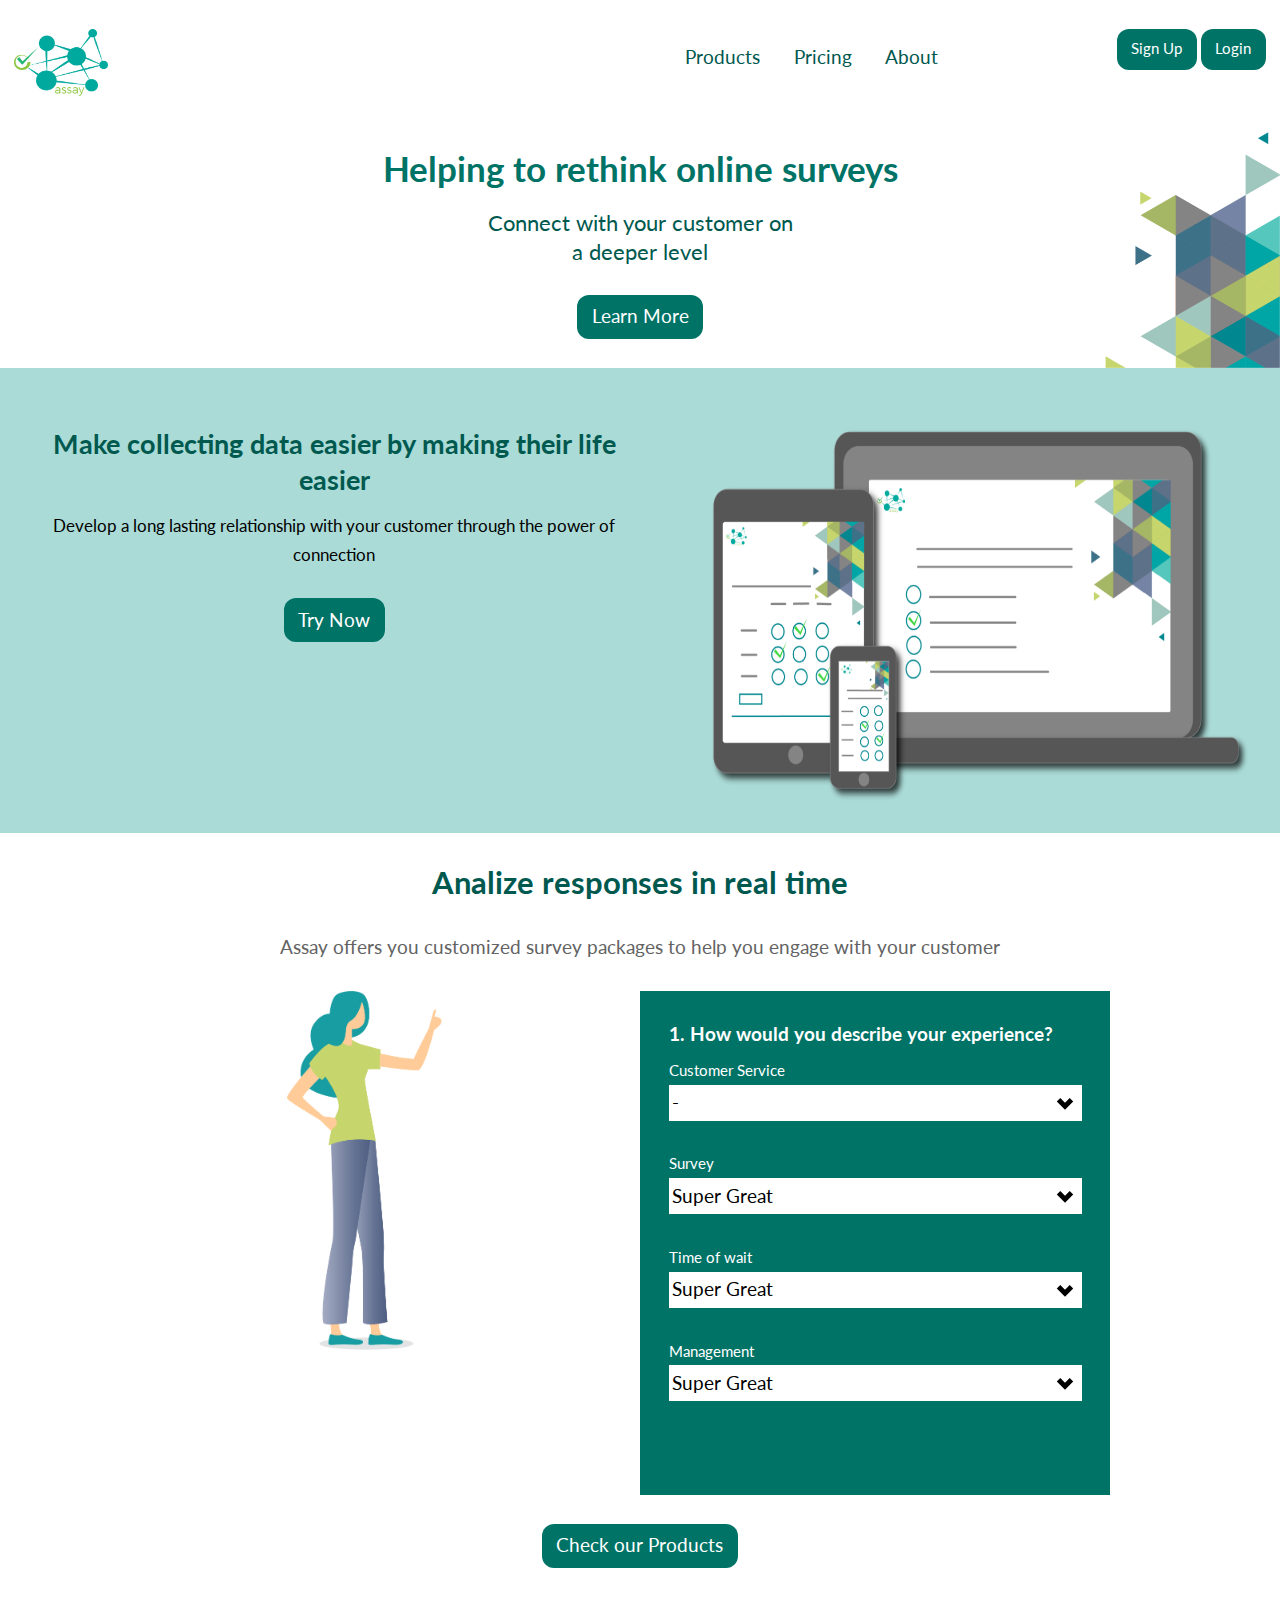
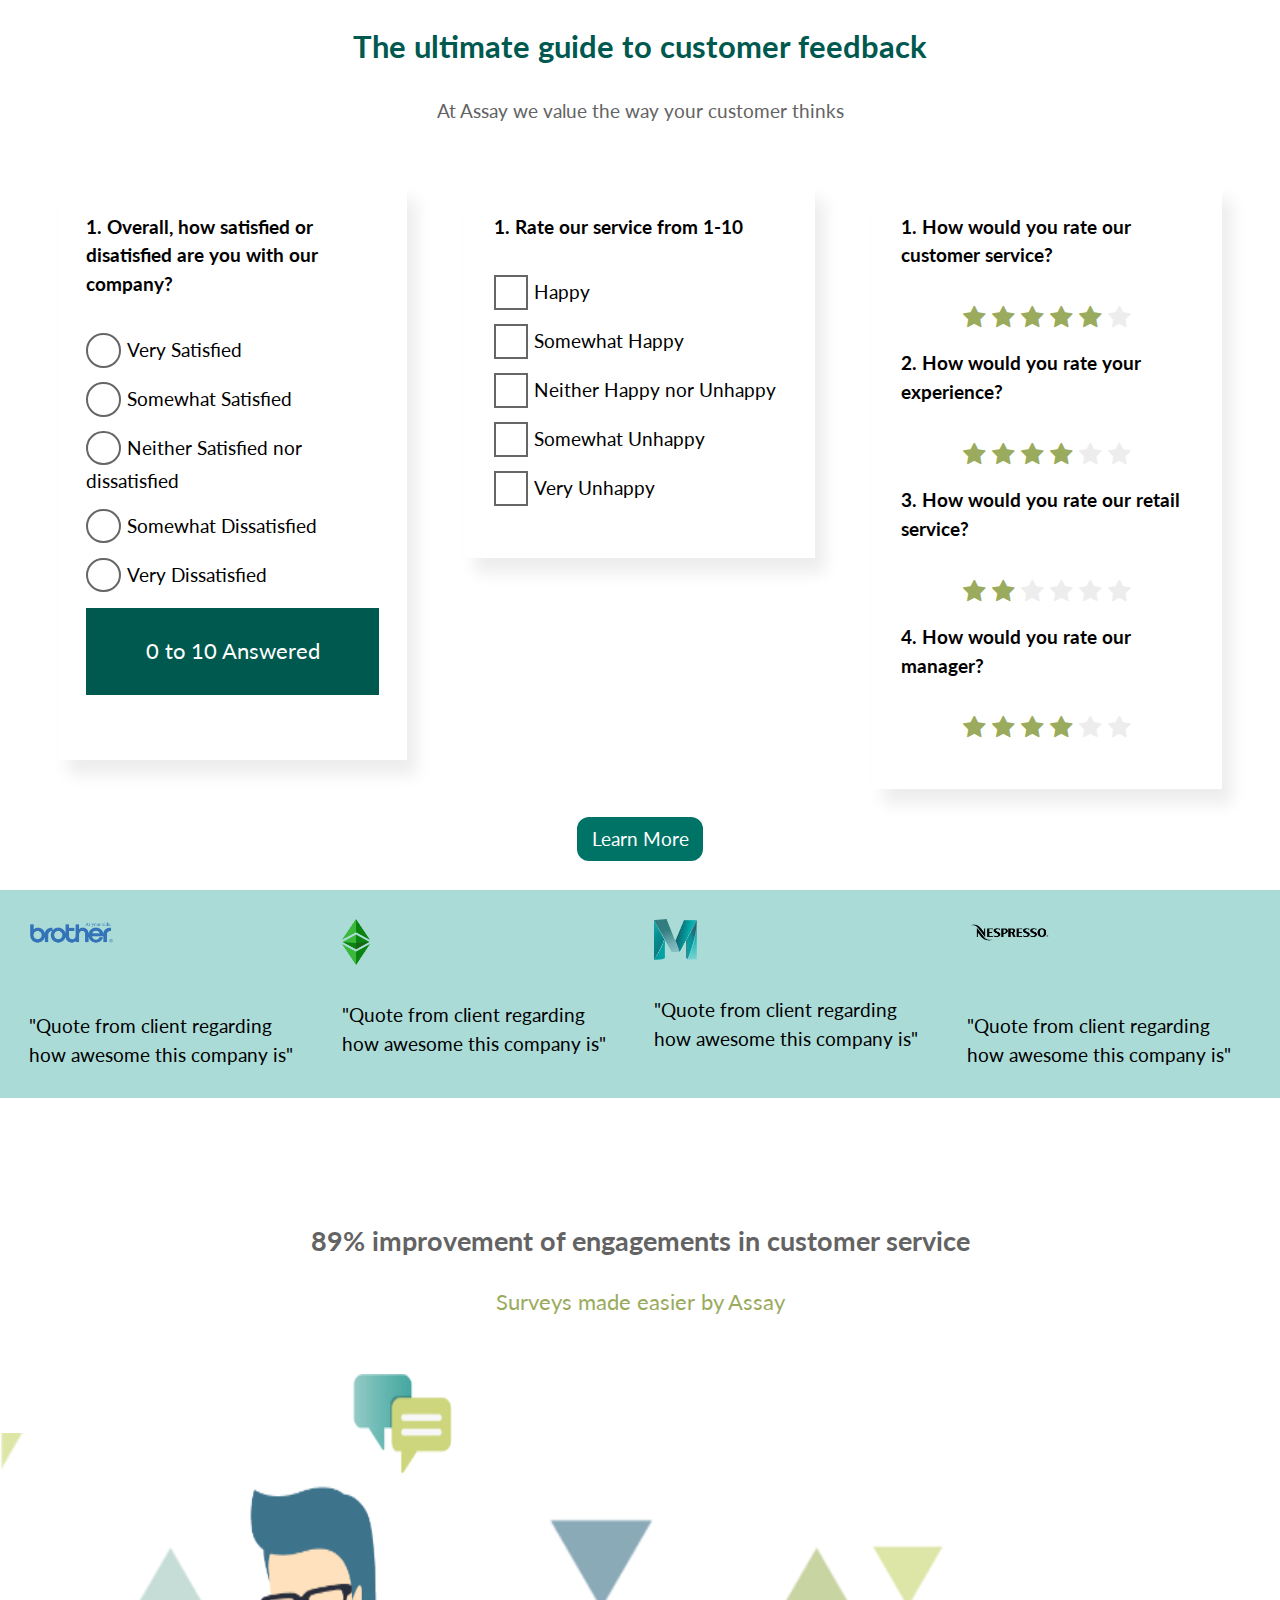
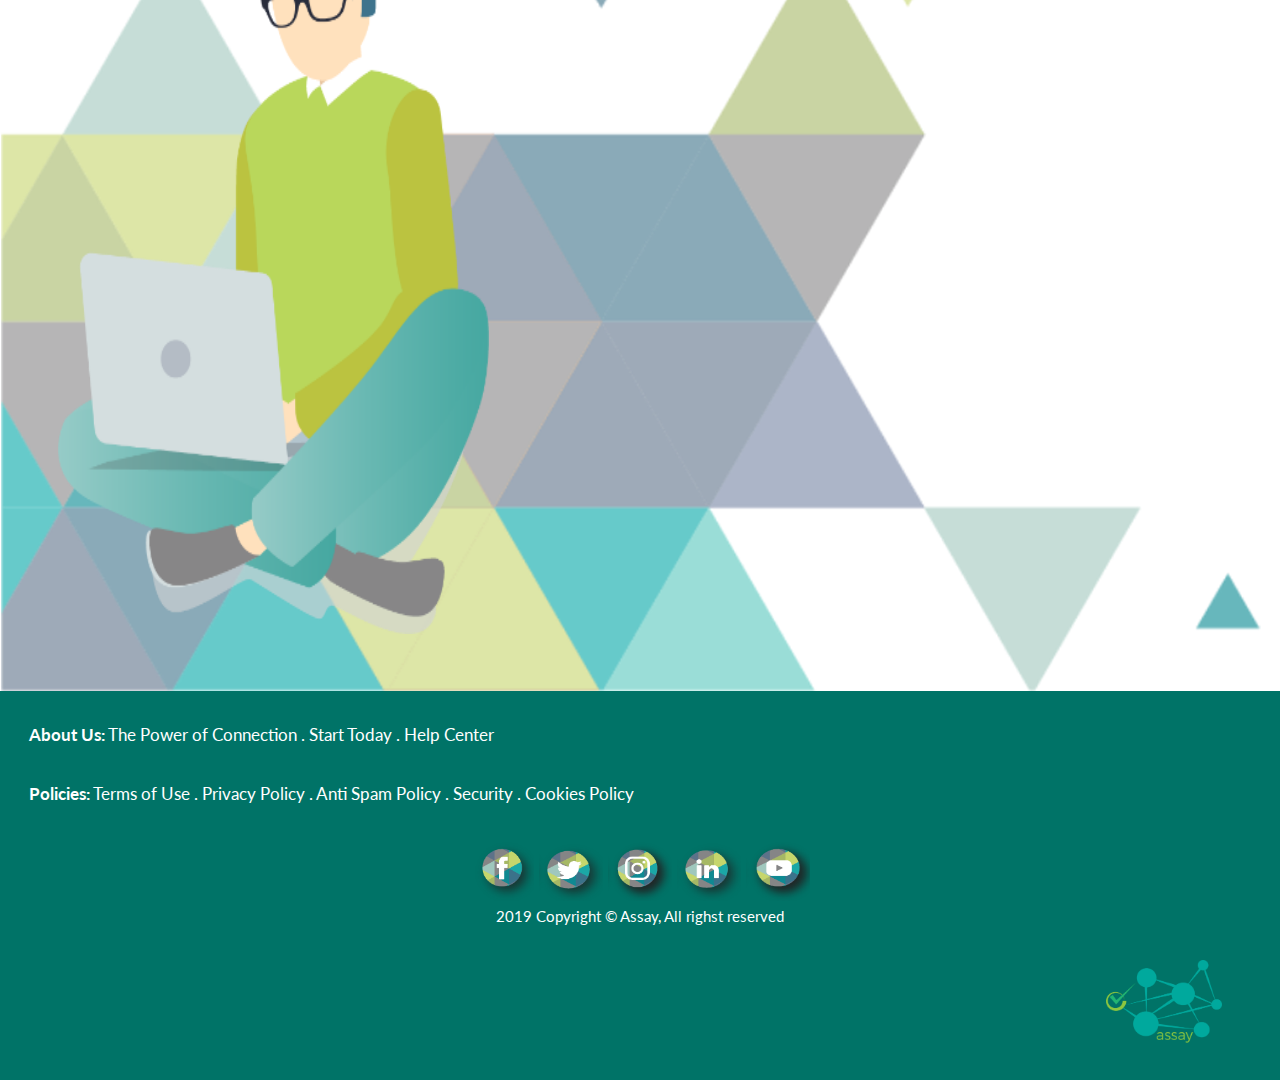
==== commit 131d56a6: "Change background color of responses in index and adjust logo aria label in all pages" ====
--- a/index.html
+++ b/index.html
@@ -21,7 +21,7 @@
       <div class="grid">
         <div class="unit xs-1-2 s-1-2 m-1-4 l-1-4 xl-1-4 text-left">
           <a href="index.html">
-            <img class="logo" src="images/logo.png" alt="" aria-details="logo-of-the-company-assay">
+            <img class="logo" src="images/logo.png" alt="logo of the company" aria-details="logo-of-the-company">
           </a>
         </div>
         <div class="unit xs-1 s-1-2 m-2-4 l-2-4 xl-2-4">
@@ -225,19 +225,19 @@
     </div>
     <div class="grid testimonies gutter-1-2">
       <div class="unit xs-1 s-1 m-1-4 l-1-4 xl-1-4 gutter-1-2">
-        <img class="testimonials embed" src="images/brother-24834.png" alt="" aria-details="brother-logo">
+        <img class="testimonials push" src="images/brother-24834.png" alt="logo of brother" aria-details="brother-logo">
         <p>"Quote from client regarding how awesome this company is"</p>
       </div>
       <div class="unit xs-1 s-1 m-1-4 l-1-4 xl-1-4 gutter-1-2 pad-t">
-        <img class="testimonials testimonial-2" src="images/ethereum-classic-1.png" alt="" aria-details="etherum-logo">
+        <img class="testimonials testimonial-2 push" src="images/ethereum-classic-1.png" alt="logo of etherum" aria-details="etherum-logo">
         <p>"Quote from client regarding how awesome this company is"</p>
       </div>
       <div class="unit xs-1 s-1 m-1-4 l-1-4 xl-1-4 gutter-1-2 pad-t">
-        <img class="testimonials maya" src="images/maya-2017.png" alt="" aria-details="maya-logo">
+        <img class="testimonials maya push" src="images/maya-2017.png" alt="logo of maya" aria-details="maya-logo">
         <p>"Quote from client regarding how awesome this company is"</p>
       </div>
       <div class="unit xs-1 s-1 m-1-4 l-1-4 xl-1-4 gutter-1-2">
-        <img class="testimonials" src="images/nespresso-1.png" alt="" aria-details="nespresso-logo">
+        <img class="testimonials push" src="images/nespresso-1.png" alt="logo of nespresso" aria-details="nespresso-logo">
         <p>"Quote from client regarding how awesome this company is"</p>
       </div>
     </div>
@@ -256,27 +256,27 @@
       <ul class="social-media list-group list-group-inline inline embed embed-3by4">
         <li>
           <i class="icon i-64" tabindex="0">
-            <a href="#facebook"><img src="images/social-media-icon-facebook.png" alt="" aria-details="facebook-logo"></a>
-          </i>
-        </li>
-        <li>
-          <i class="icon i-64" tabindex="0">
-            <a href="#twiter"><img src="images/social-media-icon-twitter.png" alt="" aria-details="twitter-logo"></a>
-          </i>
-        </li>
-        <li>
-          <i class="icon i-64" tabindex="0">
-            <a href="#instagram"><img src="images/social-media-icon-instagram.png" alt="" aria-details="instagram-logo"></a>
-          </i>
-        </li>
-        <li>
-          <i class="icon i-64" tabindex="0">
-            <a href="#linkedin"><img src="images/social-media-icon-linkedin.png" alt="" aria-details="linkedin-logo"></a>
-          </i>
-        </li>
-        <li>
-          <i class="icon i-64" tabindex="0">
-            <a href="#youtube"><img src="images/social-media-icon-youtube.png" alt="" aria-details="youtube-logo"></a>
+            <a href="#facebook"><img src="images/social-media-icon-facebook.png" alt="facebook logo" aria-details="facebook-logo"></a>
+          </i>
+        </li>
+        <li>
+          <i class="icon i-64" tabindex="0">
+            <a href="#twiter"><img src="images/social-media-icon-twitter.png" alt="twitter logo" aria-details="twitter-logo"></a>
+          </i>
+        </li>
+        <li>
+          <i class="icon i-64" tabindex="0">
+            <a href="#instagram"><img src="images/social-media-icon-instagram.png" alt="instagram logo" aria-details="instagram-logo"></a>
+          </i>
+        </li>
+        <li>
+          <i class="icon i-64" tabindex="0">
+            <a href="#linkedin"><img src="images/social-media-icon-linkedin.png" alt="linkedin logo" aria-details="linkedin-logo"></a>
+          </i>
+        </li>
+        <li>
+          <i class="icon i-64" tabindex="0">
+            <a href="#youtube"><img src="images/social-media-icon-youtube.png" alt="youtube logo" aria-details="youtube-logo"></a>
           </i>
         </li>
       </ul>
--- a/css/main.css
+++ b/css/main.css
@@ -110,7 +110,7 @@
 }
 
 .responses {
-  background-color: #9aab5e;
+  background-color: #00594f;
 }
 
 .assay {
